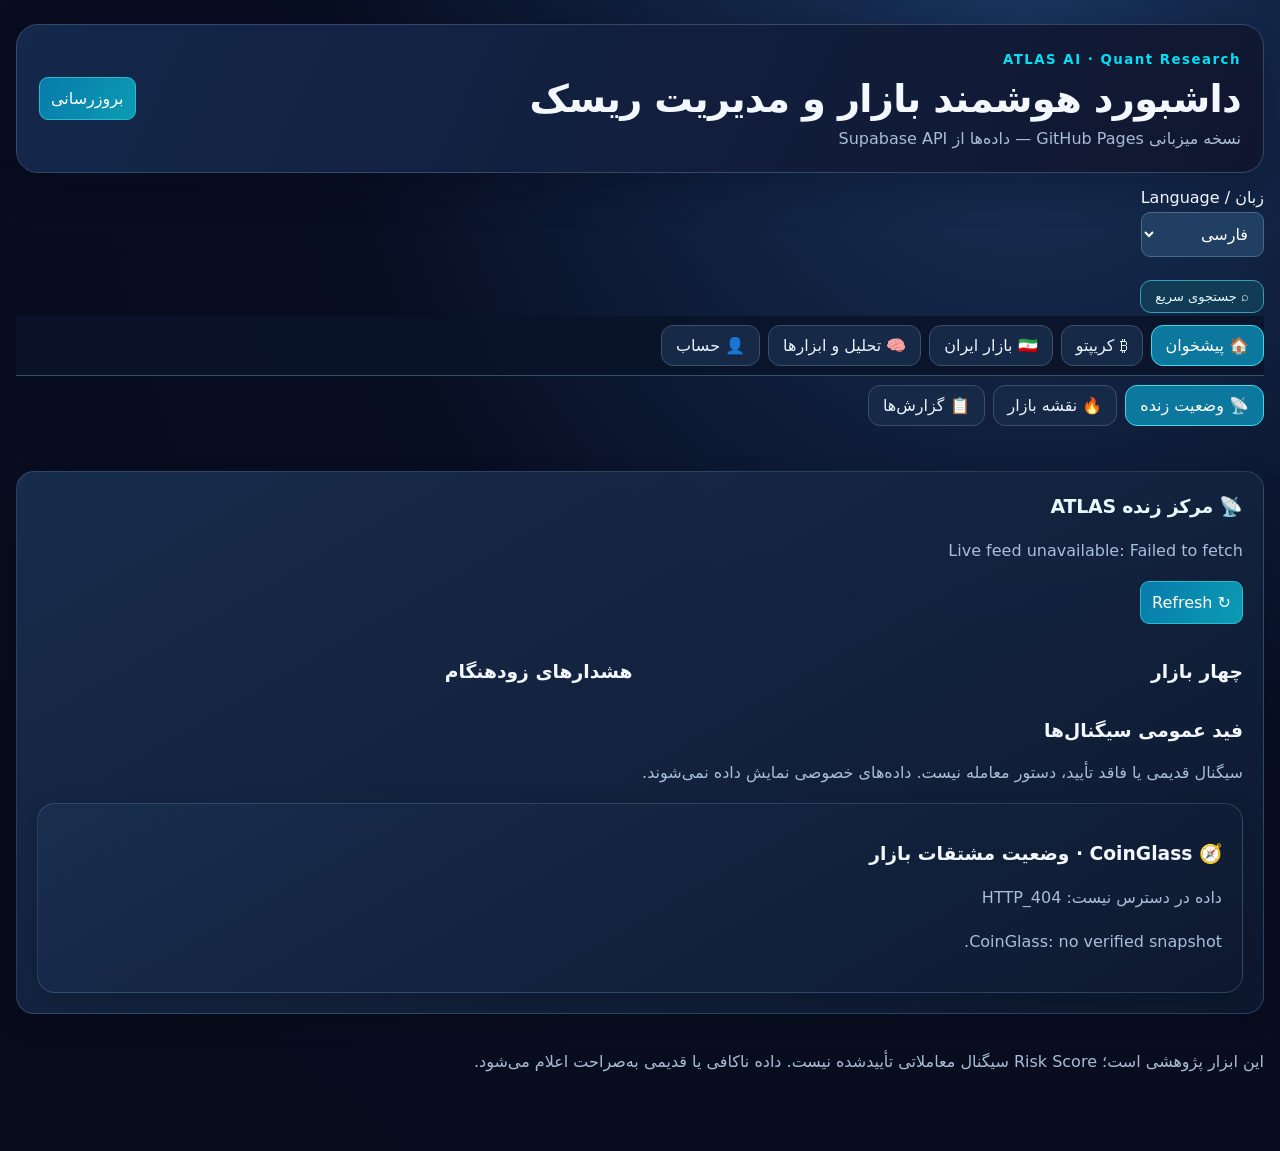
==== atlas-dashboard.html @ 8f70e217 "Add CoinGlass dashboard widget" ====
<!doctype html>
<html lang="fa" dir="rtl"><head><meta charset="utf-8"><meta name="viewport" content="width=device-width,initial-scale=1"><title>ATLAS AI | Dashboard</title><style>
:root{font-family:system-ui,-apple-system,sans-serif;color:#eaf2ff;background:#081427}*{box-sizing:border-box}body{margin:0;background:linear-gradient(145deg,#10294a,#081427 60%);min-height:100vh}main{max-width:1100px;margin:auto;padding:24px 16px 80px}header{display:flex;justify-content:space-between;align-items:center;gap:12px;flex-wrap:wrap}h1{font-size:26px;margin:8px 0}h2{font-size:19px;margin-top:0}.muted{color:#a9bdd5}.grid{display:grid;grid-template-columns:repeat(auto-fit,minmax(270px,1fr));gap:15px;margin-top:18px}.card{border:1px solid #335477;background:#132a46;border-radius:17px;padding:20px;min-width:0}button,select,input{font:inherit;padding:11px;border-radius:9px;border:1px solid #47698b;background:#203f62;color:white}button{background:#1779b4;cursor:pointer}button:disabled{opacity:.5}input{max-width:145px}label{display:inline-flex;flex-direction:column;gap:5px;margin:5px}a{color:#8ddcff}pre{white-space:pre-wrap;overflow-wrap:anywhere;font:inherit;line-height:1.9}small{color:#b6cce3}.warn{color:#ffd29b}footer{margin-top:20px;color:#a9bdd5}

:root{--primary:#00dff5;--secondary:#a36dff;--success:#00df98;--danger:#ff557d;--warning:#ffc46a;--dark-bg:#080e22;--card-bg:#131d39;--text-primary:#f3f7ff;--text-secondary:#a4b3d1}
body{background:radial-gradient(ellipse at 80% 0%,#19345d 0%,#080e22 48%,#070b1b 100%);color:var(--text-primary)}
main{max-width:1320px}header{padding:24px 22px;border:1px solid #344969;border-radius:22px;background:linear-gradient(115deg,#14284c,#10162f);box-shadow:0 12px 42px #03081755}
header h1{font-size:clamp(24px,3vw,39px);letter-spacing:-.7px}header small{color:var(--primary);letter-spacing:1.5px;font-weight:800}
.card{background:#121d38db;border-color:#344867;box-shadow:0 10px 35px #0003;backdrop-filter:blur(12px);transition:border-color .2s}.card:hover{border-color:#00dff555}
.card h2{color:#e8f8ff}button{background:linear-gradient(120deg,#087aab,#0b9cb3);border:1px solid #28bcd1}button:hover{filter:brightness(1.12)}button:focus-visible,select:focus-visible,input:focus-visible{outline:2px solid #00dff5}
#market-heatmap{margin-top:18px}#heat-grid>div{transition:transform .2s}#heat-grid>div:hover{transform:translateY(-3px)}
nav.atlas-nav{display:flex;gap:10px;flex-wrap:wrap;margin:18px 0}nav.atlas-nav a{padding:10px 16px;background:#152544;border:1px solid #385373;border-radius:12px;text-decoration:none;color:#d8e8ff}
.atlas-kpis{display:grid;grid-template-columns:repeat(auto-fit,minmax(160px,1fr));gap:12px;margin-top:18px}.atlas-kpi{padding:17px;border-radius:15px;background:#111e39;border:1px solid #314865}.atlas-kpi b{display:block;font-size:24px;color:#fff;margin:8px 0}.atlas-kpi small{color:#a4b3d1}
@media(max-width:600px){main{padding:12px 10px 55px}.card{padding:15px}header{padding:18px}input{max-width:130px}}
.web3-line{display:flex;justify-content:space-between;gap:12px;padding:10px 0;border-bottom:1px solid #344867;align-items:flex-start}.web3-line strong{text-align:end;overflow-wrap:anywhere;max-width:65%;direction:ltr;unicode-bidi:plaintext}.web3-symbols{display:flex;flex-wrap:wrap;gap:8px}.web3-symbols a{padding:9px 12px;background:#203f62;border:1px solid #385373;border-radius:10px;text-decoration:none}.web3-record{border:1px solid #344867;border-radius:12px;padding:12px;margin:10px 0}#web3-markets pre{font:inherit}#atlas-lang{max-width:150px}
/* Compact single-view navigation: no stacked full-page panels */
.atlas-main-menu,.atlas-sub-menu{display:flex;gap:8px;overflow-x:auto;scrollbar-width:thin;white-space:nowrap;padding:9px 0}.atlas-main-menu{position:sticky;top:0;z-index:40;background:#0a1429ed;backdrop-filter:blur(14px);border-bottom:1px solid #34506a}.atlas-main-menu button,.atlas-sub-menu button{flex:0 0 auto;border-radius:12px;padding:10px 14px;background:#162a48;border:1px solid #39516d;color:#e7f4ff}.atlas-main-menu button[aria-current="page"],.atlas-sub-menu button[aria-current="page"]{background:#0c789e;border-color:#3bd9ed;color:white}.atlas-pane[hidden],.atlas-hide-chrome{display:none!important}#web3-markets,.atlas-workspace-grid{grid-template-columns:minmax(0,1fr)!important}#web3-markets>.atlas-pane{width:100%}#crypto-top50-panel table{min-width:900px}#crypto-top50-panel th,#crypto-top50-panel td{padding:9px;border-bottom:1px solid #314761;text-align:start}#atlas-sub-menu{margin-bottom:14px}@media(max-width:600px){.atlas-main-menu button,.atlas-sub-menu button{padding:9px 11px;font-size:13px}.atlas-main-menu{top:0}main{padding-top:8px}}

#crypto-top50-cards{display:none}#crypto-top50-panel .atlas-row-action{padding:5px 8px;font-size:12px}@media(max-width:479px){#crypto-top50-panel table{display:none}#crypto-top50-cards{display:grid;gap:10px}.atlas-coin-card{border:1px solid #385373;border-radius:13px;padding:12px;background:#172b47}.atlas-coin-card summary{cursor:pointer;font-weight:700}.atlas-coin-card .coin-actions{display:flex;gap:8px;flex-wrap:wrap;margin-top:9px}.atlas-coin-card p{overflow-wrap:anywhere}}
</style><link rel="stylesheet" href="assets/atlas-dashboard.css?v=5"><script src="https://telegram.org/js/telegram-web-app.js"></script></head><body><main><header><div><small>ATLAS AI · Quant Research</small><h1>داشبورد هوشمند بازار و مدیریت ریسک</h1><div class="muted">نسخه میزبانی GitHub Pages — داده‌ها از Supabase API</div></div><button id="reload">بروزرسانی</button></header>
<label style="margin:15px 0"><span data-fa="زبان / Language" data-en="Language / زبان">زبان / Language</span><select id="atlas-lang" aria-label="Language"><option value="fa">فارسی</option><option value="en">English</option></select></label><nav id="atlas-main-menu" class="atlas-main-menu" aria-label="منوی اصلی ATLAS"><button type="button" data-atlas-group="overview">🏠 پیشخوان</button><button type="button" data-atlas-group="crypto">₿ کریپتو</button><button type="button" data-atlas-group="iran">🇮🇷 بازار ایران</button><button type="button" data-atlas-group="research">🧠 تحلیل و ابزارها</button><button type="button" data-atlas-group="account">👤 حساب</button></nav><nav id="atlas-sub-menu" class="atlas-sub-menu" aria-label="زیرمنوی انتخاب بخش"></nav>
<section class="card" id="account-panel" style="margin-top:18px"><h2>ورود مستقل ATLAS</h2><p class="muted">ورود با حساب Supabase Auth؛ مستقل از تلگرام. ژورنال قدیمی تلگرام به‌صورت خودکار به این حساب متصل نمی‌شود.</p><label>ایمیل<input id="account-email" type="email" autocomplete="username" placeholder="you@example.com" style="max-width:270px"></label><label>رمز عبور<input id="account-password" type="password" autocomplete="current-password" style="max-width:230px"></label><button id="account-login">ورود</button> <button id="account-logout">خروج</button><p id="account-status" class="muted" aria-live="polite">وارد نشده‌اید.</p></section>
<div class="grid" id="web3-markets">
<section class="card" id="iran-panel"><h2 data-fa="🇮🇷 بورس تهران، صندوق‌ها و ارز" data-en="🇮🇷 Tehran stocks, funds & FX">🇮🇷 بورس تهران، صندوق‌ها و ارز</h2><p class="muted">نمای کلی بازار ایران از داده‌های ذخیره‌شده ATLAS؛ در نبود داده معتبر وضعیت ناموجود نمایش داده می‌شود.</p><button id="iran-reload">بروزرسانی بازار ایران</button><pre id="iran-output" style="white-space:pre-wrap;overflow-wrap:anywhere">در انتظار دریافت داده</pre></section>
<section class="card" id="opportunity-lab"><h2 data-fa="🧠 آزمایشگاه فرصت‌ها و ارزش نسبی" data-en="🧠 Opportunity & Relative Value Lab">🧠 آزمایشگاه فرصت‌ها و ارزش نسبی</h2><p class="muted" data-fa="رتبه‌ها پژوهشی‌اند؛ در نبود شواهد کافی، رتبه و سیگنال ساخته نمی‌شود." data-en="Research-only: rankings and signals are withheld without sufficient evidence.">رتبه‌ها پژوهشی‌اند؛ در نبود شواهد کافی، رتبه و سیگنال ساخته نمی‌شود.</p><nav class="atlas-nav"><a href="#lab-crypto" data-fa="۵ فرصت کریپتو" data-en="Top 5 crypto">۵ فرصت کریپتو</a><a href="#lab-iran" data-fa="۵ سهم ایران" data-en="Iran stocks">۵ سهم ایران</a><a href="#lab-fixed" data-fa="صندوق‌های درآمد ثابت" data-en="Fixed income funds">صندوق‌های درآمد ثابت</a><a href="#lab-bubble" data-fa="حباب و اختلاف قیمت" data-en="Price gaps & bubbles">حباب و اختلاف قیمت</a></nav><button id="lab-refresh" type="button">↻ Refresh</button><p id="lab-status" class="muted">—</p><div class="grid"><section id="lab-crypto"><h3 data-fa="۵ فرصت برتر ورود/خروج کریپتو" data-en="Top 5 crypto entry/exit candidates">۵ فرصت برتر ورود/خروج کریپتو</h3><div id="lab-crypto-data"></div></section><section id="lab-iran"><h3 data-fa="۵ سهم ایران با پتانسیل رشد" data-en="Iran stock growth candidates">۵ سهم ایران با پتانسیل رشد</h3><div id="lab-iran-data"></div></section><section id="lab-fixed"><h3 data-fa="مقایسه صندوق‌های درآمد ثابت" data-en="Fixed income fund comparison">مقایسه صندوق‌های درآمد ثابت</h3><div id="lab-fixed-data"></div></section><section id="lab-bubble"><h3 data-fa="ارز، طلا، سکه و نقره؛ ارزش نسبی" data-en="FX, gold, coins & silver relative value">ارز، طلا، سکه و نقره؛ ارزش نسبی</h3><div id="lab-bubble-data"></div></section></div></section><section class="card" id="fx-parity-panel"><h2 data-fa="💱 نرخ ارز و ارزش ذاتی فلزات" data-en="💱 FX & Metal Parity">💱 نرخ ارز و ارزش ذاتی فلزات</h2><p class="muted" data-fa="تمام نرخ‌های ایران به تومان؛ اونس جهانی به دلار. قیمت نامعتبر یا قدیمی علامت‌گذاری می‌شود." data-en="Iran quotes in toman; global troy ounces in USD. Stale or invalid quotes are flagged.">تمام نرخ‌های ایران به تومان؛ اونس جهانی به دلار.</p><button id="fx-parity-refresh">↻ Refresh</button><div id="fx-parity-quotes"></div><h3 data-fa="مقایسه ارزش جهانی و بازار ایران" data-en="Global parity versus Iran market">مقایسه ارزش جهانی و بازار ایران</h3><div id="fx-parity-comparison"></div></section><section class="card" id="crypto-top50-panel"><h2>🎯 TP / SL پنجاه ارز برتر جهان</h2><p class="muted">رتبه بازار: CoinGecko · تحلیل: ATLAS 4H · فقط سیگنال‌های معتبر دارای حد ضرر و اهداف نمایش داده می‌شوند؛ سایر ارزها WAIT هستند.</p><button id="crypto-top50-refresh" type="button">↻ Refresh top 50</button><p id="crypto-top50-status">—</p><div style="overflow-x:auto"><table style="width:100%"><thead><tr><th>#</th><th>ارز</th><th>قیمت USD</th><th>تصمیم</th><th>Entry</th><th>SL</th><th>TP1</th><th>TP2</th><th>R:R</th><th>دلیل</th><th>نمودار</th><th>نمودار + محاسبه</th></tr></thead><tbody id="crypto-top50-body"></tbody></table></div><div id="crypto-top50-cards"></div></section><section class="card" id="funds-panel"><h2 data-fa="🏦 صندوق‌های سرمایه‌گذاری ایران" data-en="🏦 Iran investment funds">🏦 صندوق‌های سرمایه‌گذاری ایران</h2><p class="muted" id="funds-status">در انتظار دریافت داده...</p><label><span data-fa="جستجوی نماد یا نام" data-en="Search symbol or name">جستجوی نماد یا نام</span><input id="funds-search" placeholder="ETF / صندوق" autocomplete="off"></label><label><span data-fa="نوع صندوق" data-en="Fund type">نوع صندوق</span><select id="funds-type"><option value="">همه / All</option></select></label><button id="funds-reload">↻ Refresh</button><div id="funds-results" style="max-height:490px;overflow:auto"></div></section><section class="card" id="metals-panel"><h2 data-fa="🥇 طلا، نقره و مس" data-en="🥇 Gold, silver & copper">🥇 طلا، نقره و مس</h2><label>دارایی <select id="metal-symbol"><option value="XAUUSD">اونس طلا</option><option value="XAGUSD">اونس نقره</option><option value="COPPER">مس</option><option value="SILVER999_FAIR">نقره ۹۹۹ ایران</option><option value="GOLD18">طلای ۱۸ عیار</option><option value="COIN_EMAMI">سکه امامی</option></select></label><button id="metal-reload">نمایش تحلیل فلز</button><pre id="metal-output" style="white-space:pre-wrap;overflow-wrap:anywhere">در انتظار دریافت داده</pre></section>
<section class="card" id="us-panel"><h2 data-fa="🇺🇸 شاخص‌ها و بازار آمریکا" data-en="🇺🇸 US markets">🇺🇸 شاخص‌ها و بازار آمریکا</h2><button id="us-reload">بروزرسانی بازار آمریکا</button><pre id="us-output" style="white-space:pre-wrap;overflow-wrap:anywhere">در انتظار دریافت داده</pre></section>
<section class="card" id="news-panel"><h2 data-fa="📰 اخبار اقتصادی و کریپتو" data-en="📰 Crypto & economic news">📰 اخبار اقتصادی و کریپتو</h2><button id="news-reload">دریافت اخبار</button><div id="news-output" class="muted">در انتظار دریافت داده</div></section>
<section class="card" id="reports-panel"><h2 data-fa="📋 گزارش‌های دوره‌ای ATLAS" data-en="📋 ATLAS cycle reports">📋 گزارش‌های دوره‌ای ATLAS</h2><label>دوره <select id="report-cycle"><option>HOURLY</option><option>DEEP4H</option><option>DAILY16</option><option>NIGHTLY23</option></select></label><button id="reports-reload">نمایش گزارش</button><pre id="reports-output" style="white-space:pre-wrap;overflow-wrap:anywhere">در انتظار دریافت داده</pre></section>
</div><section class="card" id="live-terminal" style="margin-top:18px"><h2 data-fa="📡 مرکز زنده ATLAS" data-en="📡 ATLAS Live Terminal">📡 مرکز زنده ATLAS</h2><p class="muted" id="live-updated">در انتظار دریافت وضعیت...</p><button id="live-refresh" type="button">↻ Refresh</button><div class="grid"><section><h3 data-fa="چهار بازار" data-en="Four markets">چهار بازار</h3><div id="live-markets"></div></section><section><h3 data-fa="هشدارهای زودهنگام" data-en="Early warnings">هشدارهای زودهنگام</h3><div id="live-alerts"></div></section></div><h3 data-fa="فید عمومی سیگنال‌ها" data-en="Public signal feed">فید عمومی سیگنال‌ها</h3><p class="muted" data-fa="سیگنال قدیمی یا فاقد تأیید، دستور معامله نیست. داده‌های خصوصی نمایش داده نمی‌شوند." data-en="Stale or unvalidated signals are not trading orders. Private records are excluded.">سیگنال قدیمی یا فاقد تأیید، دستور معامله نیست. داده‌های خصوصی نمایش داده نمی‌شوند.</p><div id="live-signals"></div></section><div class="atlas-kpis"><div class="atlas-kpi"><small>کیفیت داده</small><b id="kpi-data">در حال بررسی</b><small>کندل بسته‌شده و تازه</small></div><div class="atlas-kpi"><small>سیگنال‌های تأییدشده</small><b>—</b><small>تا اعتبارسنجی OOS منتشر نمی‌شود</small></div><div class="atlas-kpi"><small>حالت معامله</small><b style="color:#00df98">PAPER</b><small>معامله زنده غیرفعال</small></div><div class="atlas-kpi"><small>عضویت</small><b>Research</b><small>پرداخت و اشتراک فعال نیست</small></div></div>
<div class="grid"><section class="card"><h2>وضعیت موتور و هشدارها</h2><pre id="status">در حال دریافت...</pre></section><section class="card" id="quant-panel"><h2>Quant Risk v4</h2><p class="muted">دریافت خودکار کندل‌های بسته‌شده 4H و 1D؛ بدون ورود دستی</p><input id="symbol-search" type="search" placeholder="جستجوی ارز، مانند BTC یا ADA" aria-label="جستجوی ارز" style="max-width:240px"><select id="symbol" aria-label="نماد"><option value="BTC">BTC</option></select><small id="symbol-count">در حال دریافت فهرست نمادها...</small> <button id="risk-btn">محاسبه ریسک</button><pre id="risk">در حال دریافت...</pre></section>
<section class="card" id="position-panel"><h2>ماشین‌حساب حجم و R:R</h2><div><label>سرمایه USDT<input id="equity" type="number" value="10000" min="1"></label><label>ورود<input id="entry" type="number" value="100" min="0.000001"></label><label>حد ضرر<input id="sl" type="number" value="95" min="0.000001"></label><label>هدف<input id="tp" type="number" value="110" min="0.000001"></label><label>اهرم<select id="leverage"><option value="1">1×</option><option value="2">2×</option><option value="3">3×</option></select></label><label>جهت<select id="side"><option>LONG</option><option>SHORT</option></select></label></div><button id="size-btn">محاسبه حجم</button><pre id="size-result"></pre><small>ریسک محاسباتی حداکثر ۱٪ سرمایه، سقف اهرم ۳؛ هزینه تقریبی لحاظ شده است. بدون اجرای معامله واقعی.</small></section>
<section class="card"><h2>ژورنال خصوصی</h2><p class="muted">برای حفظ محرمانگی، اطلاعات معاملات تنها با احراز هویت Telegram WebApp قابل دریافت است.</p><button id="journal-btn">دریافت ژورنال</button><pre id="journal">برای ورود از بات ATLAS و دستور /web2 استفاده کنید.</pre></section></div><section class="card" id="market-heatmap"><h2>نقشه حرارتی بازار · ATLAS</h2><p class="muted">تغییر قیمت از اسنپ‌شات‌های ذخیره‌شده؛ بدون جعل داده. منبع بالادستی در این نما تأیید نشده است.</p><label>بازه <select id="heat-tf"><option value="1h">1H</option><option value="4h">4H</option><option value="24h" selected>24H</option><option value="7d">7D</option></select></label><button id="heat-reload">به‌روزرسانی نقشه</button><p id="heat-meta" class="muted" aria-live="polite">در حال دریافت...</p><div id="heat-grid" style="display:grid;grid-template-columns:repeat(auto-fill,minmax(105px,1fr));gap:9px"></div></section><section class="card" id="chart-panel"><h2>نمودار TradingView</h2><p class="muted">نمودار نمایشی بازار؛ داده‌های نمودار لزوماً با کش تحلیل ATLAS یکسان نیستند.</p><label>نماد نمودار <select id="chart-symbol"><option>BTC</option><option>ETH</option><option>SOL</option><option>XRP</option><option>BNB</option></select></label><button id="chart-open">نمایش نمودار</button><div id="chart-container" style="min-height:390px;margin-top:12px"></div></section><footer>این ابزار پژوهشی است؛ Risk Score سیگنال معاملاتی تأییدشده نیست. داده ناکافی یا قدیمی به‌صراحت اعلام می‌شود.</footer><section class="card" id="discipline-panel"><h2>انضباط معاملاتی | Plan Adherence</h2><p class="muted">امتیاز کیفیت اجرای پلن، مستقل از سود و زیان. هر پاسخ مثبت ۲۰ امتیاز دارد.</p><label>نماد <input id="discipline-symbol" placeholder="BTC" value="BTC" maxlength="15"></label><label>شناسه معامله (اختیاری) <input id="discipline-ref" placeholder="مثلاً PAPER-123" maxlength="100"></label><div id="discipline-checks"><label><input type="checkbox" data-field="entry_followed"> ورود مطابق پلن</label><label><input type="checkbox" data-field="stop_followed"> رعایت حد ضرر</label><label><input type="checkbox" data-field="sizing_followed"> حجم مطابق ریسک مجاز</label><label><input type="checkbox" data-field="exit_followed"> خروج مطابق پلن</label><label><input type="checkbox" data-field="reviewed"> مرور و ثبت معامله</label></div><button id="discipline-save">ثبت ارزیابی</button> <button id="discipline-load">مرور سوابق</button><div id="discipline-output" class="muted" aria-live="polite">برای ثبت خصوصی، احراز هویت معتبر تلگرام لازم است.</div></section></main>
<script>
'use strict';
const API='https://onnyytvtfcvlzkagijzz.supabase.co/functions/v1/atlas-web';
const el=id=>document.getElementById(id);
async function api(path,init){const r=await fetch(API+path,{cache:'no-store',...init});if(!r.ok){let detail='';try{const e=await r.json();detail=e.error||''}catch{}throw Error('HTTP '+r.status+(detail?' ('+detail+')':''))}return r.json()}
function error(e){return 'دریافت داده ممکن نشد: '+String(e.message||e)+'\nاتصال API یا مجوز CORS باید بررسی شود.'}
async function status(){el('status').textContent='در حال دریافت...';try{const d=await api('/api/status');el('status').textContent='آخرین بررسی: '+new Date(d.checked_at).toLocaleString('fa-IR')+'\nهشدارهای اخیر: '+(d.alerts?.length??0)+'\n'+(d.cycles||[]).map(x=>x.cycle+': '+(x.completed_at||'ثبت نشده')).join('\n')}catch(e){el('status').textContent=error(e)}}
async function symbols(){try{const d=await api('/api/quant-symbols');const select=el('symbol');select.replaceChildren(...d.symbols.map(x=>{const o=document.createElement('option');o.value=x.symbol;o.textContent=x.symbol+(x.has4h&&x.has1d?'':' · داده ناقص');return o}));const preferred=['BTC','ETH','SOL','BNB','XRP'];const first=preferred.find(x=>d.symbols.some(y=>y.symbol===x));if(first)select.value=first;el('kpi-data').textContent=d.count+' نماد';el('symbol-count').textContent='نمادهای موجود: '+d.count+' (کامل‌بودن داده در محاسبه بررسی می‌شود)';el('symbol-search').oninput=()=>{const q=el('symbol-search').value.trim().toUpperCase();for(const option of select.options)option.hidden=!!q&&!option.value.includes(q);const match=[...select.options].find(o=>!o.hidden);if(match)select.value=match.value};}catch(e){el('symbol-count').textContent=error(e)}}
async function risk(){el('risk').textContent='در حال دریافت...';try{const d=await api('/api/quant-v4?symbol='+encodeURIComponent(el('symbol').value));el('risk').textContent=d.status==='INSUFFICIENT_DATA'?'داده کافی نیست\n4H: '+d.available_4h+' / 250 | 1D: '+d.available_1d+' / 250\nعلت: '+(d.reason||'تاریخچه ناقص')+'\nمنبع 4H: '+(d.cache_4h?.provider||'ناموجود')+'\nمنبع 1D: '+(d.cache_1d?.provider||'ناموجود'):'وضعیت: '+d.status+'\nRisk Score: '+d.riskScore+'/100\nBias Score: '+d.biasScore+'\nRegime: '+d.regime+'\nRSI: '+d.rsi+'\nATR: '+d.atr+'\nسن داده: '+d.age_hours+' ساعت'}catch(e){el('risk').textContent=error(e)}}
el('size-btn').onclick=()=>{const n=id=>Number(el(id).value),equity=n('equity'),entry=n('entry'),sl=n('sl'),tp=n('tp'),leverage=n('leverage'),side=el('side').value;const out=el('size-result');if(![equity,entry,sl,tp,leverage].every(x=>Number.isFinite(x)&&x>0)||leverage>3||(side==='LONG'?!(sl<entry&&tp>entry):!(sl>entry&&tp<entry))){out.textContent='مقادیر یا جهت معامله نامعتبر است';return}const feeAndSlippage=.0022,stopFraction=Math.abs(entry-sl)/entry,unitRisk=stopFraction+feeAndSlippage,riskBudget=equity*.01,notional=Math.min(riskBudget/unitRisk,equity*leverage),qty=notional/entry,loss=notional*unitRisk,profit=notional*(Math.abs(tp-entry)/entry-feeAndSlippage),netRR=profit/loss;out.textContent='حجم: '+qty.toFixed(8)+' واحد\nارزش معامله: '+notional.toFixed(2)+' USDT\nمارجین: '+(notional/leverage).toFixed(2)+' USDT\nزیان تخمینی: '+loss.toFixed(2)+' USDT\nسود تخمینی: '+profit.toFixed(2)+' USDT\nR:R خالص تخمینی: '+netRR.toFixed(2)+(netRR<2?'\n⚠️ نسبت سود به ریسک کمتر از ۲؛ تأیید معامله ممنوع':'\n✓ از حداقل R:R عبور کرد (نه سیگنال خرید)')};
el('journal-btn').onclick=async()=>{const app=window.Telegram?.WebApp;app?.ready?.();const init=app?.initData;if(!init){el('journal').textContent=app?'تلگرام شناسایی شد اما داده احراز هویت ارائه نشده است. لطفاً Mini App را از دکمه رسمی بات باز کنید.':'کتابخانه تلگرام بارگذاری نشده است؛ اتصال یا تنظیمات Mini App را بررسی کنید.';return}try{const d=await api('/api/private',{headers:{'X-Telegram-Init-Data':init}}),a=d.paper_orders||[];el('journal').textContent='سفارش‌های ثبت‌شده: '+a.length+'\n'+a.slice(0,20).map(x=>[x.symbol,x.side,x.status].join(' | ')).join('\n')+'\nآمار سود تحقق‌یافته برای سفارش‌های بدون خروجی قابل محاسبه نیست.'}catch(e){el('journal').textContent=String(e.message||e).includes('401')?'هویت Mini App توسط سرور تأیید نشد (HTTP 401). این خطای CORS نیست. تنظیم توکن بات در سرور و اعتبار امضای initData باید بررسی شود.':error(e)}};
async function discipline(method='GET'){const out=el('discipline-output'),init=window.Telegram?.WebApp?.initData;if(!init){out.textContent='داده احراز هویت Mini App موجود نیست. از دکمه بات باز کنید.';return}try{const options={method,headers:{'X-Telegram-Init-Data':init}};if(method==='POST'){const values=Object.fromEntries([...document.querySelectorAll('#discipline-checks input')].map(x=>[x.dataset.field,x.checked]));options.headers['Content-Type']='application/json';options.body=JSON.stringify({symbol:el('discipline-symbol').value,trade_ref:el('discipline-ref').value,...values})}const d=await api('/api/discipline',options);if(method==='POST'){out.textContent='ارزیابی ثبت شد. امتیاز: '+d.row.score+'/100';return}out.textContent='تعداد ارزیابی کامل: '+d.complete+' | میانگین: '+(d.average_score??'داده کافی نیست')+' /100\n'+d.rows.slice(0,20).map(x=>x.symbol+' | '+x.trade_date+' | '+x.score+'/100').join('\n')}catch(e){out.textContent='ثبت/دریافت ناموفق: '+String(e.message||e)}}el('discipline-save').onclick=()=>discipline('POST');el('discipline-load').onclick=()=>discipline('GET');
async function heatmap(){const out=el('heat-grid'),meta=el('heat-meta');out.replaceChildren();meta.textContent='در حال دریافت داده...';try{const d=await api('/api/market-heatmap?timeframe='+encodeURIComponent(el('heat-tf').value));meta.textContent='منبع: '+d.source+' | تعداد: '+d.count+' | '+(d.truncated?'نتیجه محدود به ۵۰۰۰ رکورد؛ ممکن است پوشش کامل نباشد':'')+' | زمان درخواست: '+d.as_of;for(const x of d.items){const b=document.createElement('div');b.style.cssText='border-radius:12px;padding:12px 7px;text-align:center;border:1px solid #426078;background:'+(x.status!=='OK'?'#354357':x.change_pct>=0?'#13644e':'#853c4c');const sym=document.createElement('strong');sym.textContent=x.symbol;const ch=document.createElement('div');ch.textContent=x.status==='OK'?(x.change_pct>0?'+':'')+x.change_pct.toFixed(2)+'%':'داده ناکافی';const small=document.createElement('small');small.textContent=x.updated_at?new Date(x.updated_at).toLocaleString('fa-IR'):'زمان نامشخص';b.title='وضعیت: '+x.status+' | '+x.source;b.append(sym,ch,small);out.append(b)}if(!d.items.length)meta.textContent='داده‌ای در این بازه موجود نیست.'}catch(e){meta.textContent='خطای دریافت نقشه: '+String(e.message||e)}}el('heat-tf').onchange=heatmap;el('heat-reload').onclick=heatmap;
function showChart(){const sym=el('chart-symbol').value;const host=el('chart-container');host.replaceChildren();const iframe=document.createElement('iframe');iframe.title='TradingView '+sym;iframe.loading='lazy';iframe.referrerPolicy='no-referrer';iframe.style.cssText='width:100%;height:410px;border:0;border-radius:12px;background:#10182f';iframe.src='https://s.tradingview.com/widgetembed/?frameElementId=atlas-chart&symbol='+encodeURIComponent('BINANCE:'+sym+'USDT')+'&interval=240&theme=dark&style=1&locale=en';host.append(iframe)}el('chart-open').onclick=showChart;showChart();
const AUTH_BASE='https://onnyytvtfcvlzkagijzz.supabase.co',AUTH_KEY='sb_publishable_AHQ4m_CkIrq5nZk_WJbnkQ_KwxMDnE6';let accountToken=null;
el('account-login').onclick=async()=>{const out=el('account-status'),email=el('account-email').value.trim(),password=el('account-password').value;out.textContent='در حال احراز هویت...';if(!email||!password){out.textContent='ایمیل و رمز عبور لازم است';return}try{const r=await fetch(AUTH_BASE+'/auth/v1/token?grant_type=password',{method:'POST',headers:{'apikey':AUTH_KEY,'Content-Type':'application/json'},body:JSON.stringify({email,password})});const data=await r.json();if(!r.ok||!data.access_token)throw Error('ورود ناموفق؛ حساب یا رمز عبور را بررسی کنید');const v=await api('/api/account',{headers:{Authorization:'Bearer '+data.access_token}});accountToken=data.access_token;out.textContent='ورود تأیید شد: '+v.email+' | سطح دسترسی: '+v.role+' | ژورنال تلگرام: هنوز متصل نیست';el('account-password').value=''}catch(e){accountToken=null;out.textContent=String(e.message||e)}};
el('account-logout').onclick=()=>{accountToken=null;el('account-password').value='';el('account-status').textContent='از این داشبورد خارج شدید.'};

// Web3 restores all market sections without altering existing Quant Risk, heatmap, journal or auth.

const L={fa:{metals:'فلزات',us:'بازار آمریکا',news:'اخبار',reports:'گزارش‌ها',missing:'داده کافی نیست',stale:'داده قدیمی',source:'منبع',updated:'آخرین ثبت',no:'ناموجود',failed:'دریافت اطلاعات ناموفق',external:'نمودار خارجی TradingView؛ قیمت ممکن است تأخیری باشد',period:'بازه',status:'وضعیت',price:'قیمت',observed:'تغییر مشاهده‌شده',empty:'داده‌ای برای نمایش موجود نیست',snapshot:'این خروجی نمونه ثبت‌شده است، نه گزارش کامل دوره'},en:{metals:'Metals',us:'US markets',news:'News',reports:'Reports',missing:'Insufficient history',stale:'Stale data',source:'Source',updated:'Last recorded',no:'Unavailable',failed:'Data request failed',external:'External TradingView chart; quotes may be delayed',period:'Period',status:'Status',price:'Price',observed:'Observed change',empty:'No records available',snapshot:'This is a stored snapshot, not the full cycle report'}};
let lang=localStorage.getItem('atlas-language')==='en'?'en':'fa';
const tr=k=>L[lang][k]||k;
const safe=v=>v===null||v===undefined||v===''?tr('no'):String(v);
const num=v=>Number.isFinite(Number(v))?Number(v).toLocaleString(lang==='fa'?'fa-IR':'en-US',{maximumFractionDigits:4}):tr('no');
const date=v=>v?new Date(v).toLocaleString(lang==='fa'?'fa-IR':'en-US') :tr('no');
function web3Set(id,children){const node=el(id);node.replaceChildren();for(const child of children)node.append(child)}
function web3Node(tag,txt,cls){const n=document.createElement(tag);if(txt!==undefined)n.textContent=txt;if(cls)n.className=cls;return n}
function web3Line(a,b){const row=web3Node('div');row.className='web3-line';row.append(web3Node('span',a),web3Node('strong',b));return row}
function web3Error(id,e){web3Set(id,[web3Node('p',tr('failed')+': '+String(e.message||e),'warn')])}
function web3Loading(id){web3Set(id,[web3Node('p',lang==='fa'?'در حال دریافت...':'Loading...','muted')])}
function web3Lang(next){lang=next;localStorage.setItem('atlas-language',lang);document.documentElement.lang=lang;document.documentElement.dir=lang==='fa'?'rtl':'ltr';document.querySelectorAll('[data-fa][data-en]').forEach(n=>n.textContent=n.dataset[lang]);el('atlas-lang').value=lang;el('iran-reload').click();el('metal-reload').click();el('us-reload').click();el('reports-reload').click();el('news-reload').click()}
el('atlas-lang').onchange=e=>web3Lang(e.target.value);
async function iranView(){web3Loading('iran-output');try{const d=await api('/api/overview'),rows=Array.isArray(d.iran)?d.iran:[],fx=Array.isArray(d.metals)?d.metals.filter(x=>/USD|USDT|IRR|TOMAN/i.test(x.symbol||'')):[];const items=[web3Line(lang==='fa'?'نمادهای بورس تهران':'Tehran symbols',String(rows.length))];for(const x of rows.slice(0,35))items.push(web3Line(safe(x.symbol),num(x.price)+' · '+date(x.captured_at)));items.push(web3Node('h3',lang==='fa'?'ارز و تتر':'FX and Tether'));for(const x of fx.slice(0,12))items.push(web3Line(safe(x.symbol),num(x.price)));items.push(web3Node('p',lang==='fa'?'داده مستقل صندوق‌های سرمایه‌گذاری هنوز به این API متصل نیست.':'Fund data is not yet exposed through this API.','muted'));web3Set('iran-output',items)}catch(e){web3Error('iran-output',e)}}
async function metalView(){web3Loading('metal-output');try{const d=await api('/api/metals-analysis?symbol='+encodeURIComponent(el('metal-symbol').value));const items=[web3Line(lang==='fa'?'دارایی':'Asset',safe(d.symbol)),web3Line(tr('price'),num(d.latest_price)+' '+safe(d.unit)),web3Line(tr('updated'),date(d.latest_at)),web3Line(lang==='fa'?'تعداد نمونه':'Samples',num(d.sample_count)),web3Line(lang==='fa'?'پوشش زمانی (ساعت)':'Coverage (hours)',num(d.coverage_hours))];if(d.stale)items.push(web3Node('p',tr('stale'),'warn'));items.push(web3Node('h3',lang==='fa'?'تغییرات مشاهده‌شده':'Observed changes'));for(const x of d.changes||[])items.push(web3Line(x.hours+'h',x.status==='observed'?num(x.change_pct)+'%':tr('missing')+' ('+safe(x.status)+')'));if(d.mtf)items.push(web3Line('MTF',safe(d.mtf.direction)+' · '+num(d.mtf.agreement_pct)+'%'));items.push(web3Node('p',lang==='fa'?'این مقادیر تغییرات مشاهده‌شده‌اند، نه پیش‌بینی یا سیگنال معامله.':'Observed changes only; not forecasts or trading signals.','muted'));web3Set('metal-output',items)}catch(e){web3Error('metal-output',e)}}
async function usView(){web3Loading('us-output');try{const d=await api('/api/us-markets'),groups=d.groups||{},items=[web3Node('p',tr('external'),'muted')];for(const [name,syms] of Object.entries(groups)){items.push(web3Node('h3',name.replace('_',' ')));const group=web3Node('div');group.className='web3-symbols';for(const symbol of syms){const a=web3Node('a',symbol.split(':').at(-1));a.href='https://www.tradingview.com/chart/?symbol='+encodeURIComponent(symbol);a.target='_blank';a.rel='noopener noreferrer';group.append(a)}items.push(group)}web3Set('us-output',items)}catch(e){web3Error('us-output',e)}}
async function reportView(){web3Loading('reports-output');try{const d=await api('/api/reports?cycle='+encodeURIComponent(el('report-cycle').value)),items=[web3Line(tr('period'),safe(d.cycle)),web3Line(tr('status'),safe(d.run?.status)),web3Line(tr('updated'),date(d.run?.completed_at)),web3Line(tr('source'),safe(d.source))];if(d.disclaimer)items.push(web3Node('p',tr('snapshot'),'warn'));const rows=Array.isArray(d.rows)?d.rows:[];if(!rows.length)items.push(web3Node('p',tr('empty'),'muted'));for(const x of rows.slice(0,50)){const card=web3Node('article');card.className='web3-record';card.append(web3Line(safe(x.symbol),safe(x.public_signal||x.direction||x.decision_state)),web3Line(tr('price'),num(x.price)),web3Line('Confidence',x.confidence==null?tr('no'):num(x.confidence)+'%'),web3Line(tr('updated'),date(x.captured_at)));items.push(card)}web3Set('reports-output',items)}catch(e){web3Error('reports-output',e)}}
async function newsView(){web3Loading('news-output');try{const d=await api('/api/crypto-news'),rows=Array.isArray(d.items)?d.items:Array.isArray(d.articles)?d.articles:Array.isArray(d.news)?d.news:[];const items=[web3Node('p',(lang==='fa'?'منابع فعال: ':'Sources: ')+safe(d.sources_ok?.join(', '))+' · '+(lang==='fa'?'آخرین دریافت: ':'Fetched: ')+date(d.fetched_at),'muted')];if(d.degraded)items.push(web3Node('p',lang==='fa'?'همه منابع خبر در دسترس نیستند؛ خبر تازه تأیید نشده است.':'All news feeds unavailable; no fresh headlines verified.','warn'));for(const x of rows.slice(0,20)){const a=web3Node('a',safe(x.title||x.headline));try{const u=new URL(x.link||x.url);if(u.protocol!=='https:')continue;a.href=u.href;a.target='_blank';a.rel='noopener noreferrer'}catch{continue}const p=web3Node('p');p.append(a,web3Node('small',' · '+safe(x.source)+' · '+safe(x.published)));items.push(p)}if(!items.length)items.push(web3Node('p',tr('empty')+' · '+safe(d.error||d.failed?.join(', ')),'muted'));web3Set('news-output',items)}catch(e){const box=el('news-output');box.replaceChildren();box.append(web3Node('p',tr('failed')+': '+String(e.message||e),'warn'));const sources=[['CoinDesk','https://www.coindesk.com/'],['Cointelegraph','https://cointelegraph.com/'],['TradingView News','https://www.tradingview.com/news/']];for(const [name,url] of sources){const a=web3Node('a',name+' ↗');a.href=url;a.target='_blank';a.rel='noopener noreferrer';a.style.marginInlineEnd='14px';box.append(a)}}}
el('iran-reload').onclick=iranView;el('metal-reload').onclick=metalView;el('us-reload').onclick=usView;el('reports-reload').onclick=reportView;el('news-reload').onclick=newsView;
web3Lang(lang);

// Read-only public live intelligence, backed by Supabase snapshots, not Telegram polling.
const liveAPI='https://onnyytvtfcvlzkagijzz.supabase.co/functions/v1/atlas-web/api/live-terminal';
function liveText(tag,value){const n=document.createElement(tag);n.textContent=String(value??'—');return n}
function liveCard(title,details){const n=document.createElement('article');n.className='web3-record';n.append(liveText('strong',title),liveText('p',details));return n}
function liveDate(v){if(!v)return '—';const d=new Date(v);return Number.isFinite(d.getTime())?d.toLocaleString(document.documentElement.lang==='en'?'en-US':'fa-IR'):'—'}
let liveBusy=false;
async function loadLive(){if(liveBusy)return;liveBusy=true;const state=document.getElementById('live-updated');try{const res=await fetch(liveAPI,{cache:'no-store',signal:AbortSignal.timeout(18000)});if(!res.ok)throw Error('HTTP '+res.status);const d=await res.json();const markets=document.getElementById('live-markets'),alerts=document.getElementById('live-alerts'),signals=document.getElementById('live-signals');markets.replaceChildren();alerts.replaceChildren();signals.replaceChildren();const names={crypto:'Crypto',metals:'Metals',iran:'Iran',us:'US'};for(const [k,v] of Object.entries(d.markets||{})){const latest=v.items?.[0];markets.append(liveCard(names[k]+' · '+v.status,'Coverage: '+v.count+' · '+(latest?latest.symbol+' '+(latest.price??'—'):'No verified quote')+' · '+liveDate(v.updated_at)))}for(const x of (d.alerts||[]).slice(0,18))alerts.append(liveCard((x.stale?'⌛ ':'⚠️ ')+(x.symbol||'—')+' · '+(x.type||'EVENT'),(x.timeframe||'')+' · '+(x.severity||'')+' · '+liveDate(x.at)+' · Telegram: '+(x.delivery||'unknown')));for(const x of (d.signals||[]).slice(0,30))signals.append(liveCard((x.stale?'⌛ ':'● ')+(x.symbol||'—')+' · '+(x.direction||'—')+' · '+(x.state||'—'),'Entry: '+(x.entry??'—')+' · SL: '+(x.sl??'—')+' · TP1: '+(x.tp1??'—')+' · '+liveDate(x.updated_at)));if(!d.alerts?.length)alerts.append(liveText('p','No recorded alerts'));if(!d.signals?.length)signals.append(liveText('p','No recorded signals'));state.textContent='Supabase · '+liveDate(d.checked_at)+' · refresh 90s · public read-only'}catch(e){state.textContent='Live feed unavailable: '+String(e.message||e)}finally{liveBusy=false}}
document.getElementById('live-refresh').onclick=loadLive;setInterval(()=>{if(!document.hidden&&!el('live-terminal').hidden)loadLive()},90000);

// Fund snapshots: read-only, deduplicated by symbol, never fabricate prices.
let atlasFunds=[];
function renderFunds(){const q=el('funds-search').value.trim().toLowerCase(),kind=el('funds-type').value;const rows=atlasFunds.filter(x=>(!kind||x.fund_type===kind)&&(!q||(x.symbol+' '+(x.name||'')).toLowerCase().includes(q)));const out=el('funds-results');out.replaceChildren();for(const x of rows.slice(0,60)){const a=document.createElement('article');a.className='web3-record';a.append(web3Line((x.name||x.symbol)+' ('+x.symbol+')',safe(x.fund_type)),web3Line('قیمت تابلو',num(x.price)),web3Line('NAV ابطال',Number(x.nav)>0?num(x.nav):'ناموجود'),web3Line('حباب قیمت',Number(x.nav)>0&&Number(x.price)>0?((Number(x.price)/Number(x.nav)-1)*100).toFixed(2)+'٪':'ناموجود'),web3Line(tr('updated'),date(x.captured_at)));out.append(a)}if(!rows.length)out.textContent=tr('empty');}
async function loadFunds(){el('funds-status').textContent='Loading...';try{const d=await api('/api/iran-funds');atlasFunds=Array.isArray(d.items)?d.items:[];el('funds-status').textContent='به‌روزرسانی: '+date(d.latest_at)+' · تعداد صندوق‌ها: '+atlasFunds.length+(d.status==='DELAYED'?' · داده قدیمی':'');const types=[...new Set(atlasFunds.map(x=>x.fund_type).filter(Boolean))].sort();const select=el('funds-type');select.replaceChildren();const opt=document.createElement('option');opt.value='';opt.textContent='همه / All';select.append(opt);for(const type of types){const o=document.createElement('option');o.value=type;o.textContent=type;select.append(o)}renderFunds()}catch(e){el('funds-status').textContent=tr('failed')+': '+String(e.message||e)}}
el('funds-search').oninput=renderFunds;el('funds-type').onchange=renderFunds;el('funds-reload').onclick=loadFunds;

async function loadOpportunityLab(){const status=el('lab-status');status.textContent='Loading verified ATLAS records...';try{const d=await api('/api/opportunity-lab');const langFa=document.documentElement.lang!=='en';status.textContent=(langFa?'آخرین بررسی: ':'Checked: ')+date(d.checked_at)+' · Research / read-only';const sections=[['lab-crypto-data',d.crypto?.items||[],x=>[x.symbol+' · '+safe(x.decision), 'Score: '+num(x.score)+' · Confidence: '+num(x.confidence)+'% · '+date(x.at)],langFa?'سیگنال معتبر تازه‌ای برای رتبه‌بندی وجود ندارد.':'No fresh eligible signals.'],['lab-iran-data',d.iran_stocks?.items||[],x=>[x.symbol+' · '+num(x.price),langFa?'رتبه رشد تأیید نشده؛ تغییر روزانه، حجم نسبی و جریان حقیقی: داده کافی نیست · ':'Growth ranking unverified; daily change, relative volume, retail flow unavailable · '+date(x.at)],langFa?'مدل رتبه‌بندی رشد سهام هنوز اعتبارسنجی نشده است.':'Stock growth ranking not validated.'],['lab-fixed-data',d.fixed_income?.items||[],x=>[safe(x.name||x.symbol), 'قیمت تابلو: '+num(x.price)+' | NAV ابطال: '+(Number(x.nav)>0?num(x.nav):'ناموجود')+' | حباب: '+(x.discount_pct==null?'ناموجود':num(x.discount_pct)+'٪')],langFa?'بازده سالانه قابل‌مقایسه موجود نیست؛ ترتیب بر اساس اختلاف قیمت با NAV است.':'Yield ranking unavailable; sorted by NAV premium.'],['lab-bubble-data',d.relative_value?.items||[],x=>[x.symbol+' · '+num(x.price),'Bubble: unavailable · WAIT · '+date(x.at)],langFa?'حباب قابل محاسبه نیست؛ نرخ ارز، عیار، واحد و قیمت همزمان باید تأیید شوند.':'Fair value requires verified FX, purity, units and synchronized quotes.']];for(const [id,rows,fmt,empty] of sections){const out=el(id);out.replaceChildren();out.append(web3Node('p',empty,'muted'));for(const x of rows.slice(0,id==='lab-fixed-data'?20:35)){const [head,sub]=fmt(x),card=liveCard(head,sub);if(id==='lab-crypto-data'){const choose=web3Node('button',langFa?'نمودار + محاسبه':'Chart + calculator');choose.type='button';choose.className='atlas-row-action atlas-opportunity-select';choose.setAttribute('aria-label',(langFa?'نمودار و ماشین‌حساب برای ':'Chart and calculator for ')+String(x.symbol||'asset'));choose.dataset.atlasSelectAsset=String(x.symbol||'');choose.addEventListener('click',()=>atlasSelectCoin(x));card.append(choose)}out.append(card)}}}catch(e){status.textContent='Opportunity Lab unavailable: '+String(e.message||e)}}
el('lab-refresh').onclick=loadOpportunityLab;

async function loadFxParity(){
 const q=el('fx-parity-quotes'),c=el('fx-parity-comparison');
 q.textContent='Loading...';c.replaceChildren();
 try{
  const d=await api('/api/iran-relative-value');
  q.replaceChildren();
  for(const x of d.quotes||[]){
   q.append(web3Line(x.symbol+' · '+x.status,x.toman==null?'—':num(x.toman)+' تومان · '+date(x.at)));
  }
  for(const x of d.comparisons||[]){
   const box=web3Node('article');
   box.className='web3-record';
   const ounce=x.spot_usd_oz==null?'—':'USD '+num(x.spot_usd_oz);
   const fair=x.fair_toman_per_gram==null?'—':num(x.fair_toman_per_gram)+' تومان';
   const market=x.market_toman_per_gram==null?'—':num(x.market_toman_per_gram)+' تومان';
   const premium=x.premium_pct==null?'غیرقابل محاسبه / Unavailable':num(x.premium_pct)+'%';
   box.append(web3Node('h3',x.symbol));
   box.append(web3Line('Global USD / oz',ounce));
   box.append(web3Line('Parity / gram',fair));
   box.append(web3Line('Iran / gram',market));
   box.append(web3Line('Premium',premium));
   box.append(web3Node('small',x.status+' · '+x.formula));
   c.append(box);
  }
  c.append(web3Node('p',d.note,'muted'));
 }catch(e){q.textContent='Data unavailable: '+String(e.message||e)}
}
el('fx-parity-refresh').onclick=loadFxParity;

function atlasSelectCoin(x){window.dispatchEvent(new CustomEvent('atlas:selectAsset',{detail:x}));}
 async function loadCryptoTop50(){
 const status=el('crypto-top50-status'),body=el('crypto-top50-body'),cards=el('crypto-top50-cards');status.textContent='Loading CoinGecko top 50...';body.replaceChildren();cards.replaceChildren();
 try{
  const d=await api('/api/crypto-top50-levels');status.textContent='Updated '+date(d.checked_at)+' · '+d.eligible+'/50 eligible · 4H · Paper only';
  const fmt=x=>x==null?'—':num(x);
  const excluded=new Set(['USDT','USDC','DAI','FDUSD','USDE','TUSD','USDD','PYUSD','RLUSD','USD1','USDS','WBTC','WETH','STETH','WSTETH','CBETH','RETH','WEETH','FIGR_HELOC']);
  const tradeable=(d.items||[]).filter(x=>!excluded.has(String(x.symbol||'').toUpperCase())&&!/wrapped|stablecoin|staked ether|heLOC/i.test(String(x.name||'')));
  status.textContent='Updated '+date(d.checked_at)+' · '+tradeable.length+' دارایی غیر استیبل از '+(d.items||[]).length+' دارایی دریافت‌شده · '+tradeable.filter(x=>x.decision!=='WAIT').length+' eligible · 4H · Paper only';
  for(const x of tradeable){
   const tr=document.createElement('tr');
   const cells=[x.rank,x.symbol,fmt(x.price_usd),x.decision,fmt(x.entry),fmt(x.sl),fmt(x.tp1),fmt(x.tp2),fmt(x.rr),Array.isArray(x.reasons)?x.reasons.join(' · '):'—'];
   for(const value of cells){const td=document.createElement('td');td.textContent=String(value);tr.append(td)}
   const td=document.createElement('td'),a=document.createElement('a');a.href=x.chart;a.target='_blank';a.rel='noopener noreferrer';a.textContent='TradingView';td.append(a);tr.append(td);
   const action=document.createElement('td'),go=document.createElement('button');go.type='button';go.className='atlas-row-action';go.textContent='نمودار + محاسبه';go.setAttribute('aria-label','نمودار و ماشین‌حساب برای '+String(x.symbol||''));go.onclick=()=>atlasSelectCoin(x);action.append(go);tr.append(action);body.append(tr);
   const card=document.createElement('details');card.className='atlas-coin-card';
   const summary=document.createElement('summary');summary.replaceChildren();const rank=document.createElement('b');rank.dir='ltr';rank.textContent='#'+x.rank;const sym=document.createElement('b');sym.dir='ltr';sym.textContent=x.symbol;const dec=document.createElement('span');dec.textContent=x.decision;const rr=document.createElement('span');rr.dir='ltr';rr.textContent='R:R '+fmt(x.rr);summary.append(rank,sym,dec,rr);card.append(summary);
   const details=document.createElement('p');details.textContent='USD '+fmt(x.price_usd)+' | Entry '+fmt(x.entry)+' | SL '+fmt(x.sl)+' | TP1 '+fmt(x.tp1)+' | TP2 '+fmt(x.tp2);card.append(details);
   const reason=document.createElement('p');reason.textContent=Array.isArray(x.reasons)?x.reasons.join(' · '):'—';card.append(reason);
   const actions=document.createElement('div');actions.className='coin-actions';const go2=document.createElement('button');go2.type='button';go2.textContent='نمودار + محاسبه';go2.setAttribute('aria-label','نمودار و ماشین‌حساب برای '+String(x.symbol||''));go2.onclick=()=>atlasSelectCoin(x);const chart=document.createElement('a');chart.href=x.chart;chart.target='_blank';chart.rel='noopener noreferrer';chart.textContent='TradingView';actions.append(go2,chart);card.append(actions);cards.append(card);
  }
 }catch(e){status.textContent='Top 50 unavailable: '+String(e.message||e)}
}
el('crypto-top50-refresh').onclick=loadCryptoTop50;loadCryptoTop50();

(function setupAtlasWorkspace(){
 const groups={
  overview:[['live-terminal','📡 وضعیت زنده'],['market-heatmap','🔥 نقشه بازار'],['reports-panel','📋 گزارش‌ها']],
  crypto:[['opportunity-lab','🏆 ۵ فرصت برتر'],['crypto-top50-panel','🎯 TP / SL پنجاه ارز'],['quant-panel','⚖️ Quant Risk'],['chart-panel','📈 نمودار']],
  iran:[['iran-panel','🇮🇷 بورس و ارز'],['fx-parity-panel','💱 ارز و حباب'],['funds-panel','🏦 صندوق‌ها'],['metals-panel','🥇 فلزات']],
  research:[['us-panel','🇺🇸 بازار آمریکا'],['news-panel','📰 اخبار'],['position-panel','🧮 حجم معامله'],['discipline-panel','📒 انضباط'],['journal-panel','🗂 ژورنال']],
  account:[['account-panel','👤 ورود و حساب']]
 };
 const journal=document.getElementById('journal');
 if(journal){const card=journal.closest('section.card');if(card)card.id='journal-panel'}
 const all=Object.values(groups).flat(),ids=new Set(all.map(x=>x[0]));
 for(const id of ids){const pane=el(id);if(pane){pane.classList.add('atlas-pane');pane.hidden=true}}
 const statusCard=el('status')?.closest('section.card');
 if(statusCard){statusCard.classList.add('atlas-hide-chrome')}
 const kpis=document.querySelector('.atlas-kpis');if(kpis)kpis.classList.add('atlas-hide-chrome');
 const sub=el('atlas-sub-menu'),top=el('atlas-main-menu');
 const groupOf=id=>Object.keys(groups).find(g=>groups[g].some(x=>x[0]===id));
 const first=id=>groups[id]?.find(x=>el(x[0]))?.[0];
 let selected=null;
 function show(id,updateHash=true){
  const group=groupOf(id)||'overview';id=el(id)?id:first(group);if(!id)return;
  for(const item of all){const pane=el(item[0]);if(pane)pane.hidden=item[0]!==id}
  for(const b of top.querySelectorAll('button'))b.setAttribute('aria-current',b.dataset.atlasGroup===group?'page':'false');
  sub.replaceChildren();
  for(const [paneId,label] of groups[group]){if(!el(paneId))continue;const b=document.createElement('button');b.type='button';b.textContent=label;b.setAttribute('aria-current',paneId===id?'page':'false');b.onclick=()=>show(paneId);sub.append(b)}
  selected=id;
  const loaders={'live-terminal':loadLive,'market-heatmap':heatmap,'reports-panel':reportView,'opportunity-lab':loadOpportunityLab,'crypto-top50-panel':loadCryptoTop50,'quant-panel':()=>symbols().then(risk),'iran-panel':iranView,'fx-parity-panel':loadFxParity,'funds-panel':loadFunds,'metals-panel':metalView,'us-panel':usView,'news-panel':newsView};
  if(!show.loaded)show.loaded=new Set();
  if(!show.loaded.has(id)&&loaders[id]){show.loaded.add(id);Promise.resolve().then(loaders[id]).catch(e=>{show.loaded.delete(id);console.warn('ATLAS panel load',id,e)})}
  if(updateHash&&location.hash!=='#'+id)history.replaceState(null,'','#'+id);
  window.scrollTo({top:0,behavior:'instant'});
 }
 top.addEventListener('click',e=>{const b=e.target.closest('button[data-atlas-group]');if(b)show(first(b.dataset.atlasGroup))});
 document.querySelectorAll('#opportunity-lab nav a[href^="#"]').forEach(a=>a.addEventListener('click',e=>{
  e.preventDefault();const target=el(a.hash.slice(1));if(target){target.scrollIntoView({block:'nearest'});}
 }));
 window.addEventListener('hashchange',()=>{const id=location.hash.slice(1);if(ids.has(id))show(id,false);else if(id.startsWith('lab-'))show('opportunity-lab',false)});
 const hash=location.hash.slice(1);
 show(ids.has(hash)?hash:hash.startsWith('lab-')?'opportunity-lab':'live-terminal',false);
})();
window.Telegram?.WebApp?.ready?.();el('risk-btn').onclick=risk;el('reload').onclick=()=>{status();risk()};/* panel data loads on demand */
</script><script defer src="assets/atlas-coinglass-widget.js?v=1"></script><script defer src="assets/atlas-macro-widget.js?v=1"></script><script defer src="assets/atlas-bridge.js?v=2"></script><script defer src="assets/atlas-command-search.js?v=1"></script><script defer src="assets/atlas-research-tools.js?v=1"></script></body></html>
---- assets/atlas-dashboard.css ----
/* ATLAS presentation layer v1 — intentionally does not target navigation or global tags.
   Activation is separate from creation; existing menus and submenus remain untouched. */
:root{
 --atlas-ui-edge:rgba(108,171,212,.26);
 --atlas-ui-surface:#12233f;
 --atlas-ui-text:#eff7ff;
 --atlas-ui-muted:#a9bed8;
 --atlas-ui-accent:#32cce5;
 --atlas-ui-ok:#4be1a5;
 --atlas-ui-warn:#ffd082;
 --atlas-ui-error:#ff8299;
}
main .card{
 border-color:var(--atlas-ui-edge);
 background:linear-gradient(150deg,rgba(25,46,78,.95),rgba(14,25,48,.97));
 box-shadow:0 8px 24px rgba(0,0,0,.16);
 border-radius:18px;
}
main .card h2{font-weight:750;letter-spacing:-.015em;line-height:1.55}
main .card .muted{color:var(--atlas-ui-muted);line-height:1.75}
main .card button:not(:disabled):focus-visible,
main .card a:focus-visible{outline:2px solid var(--atlas-ui-accent);outline-offset:3px}
main .card button:not(:disabled){transition:filter .16s ease,transform .16s ease}
main .card button:not(:disabled):active{transform:translateY(1px)}
#crypto-top50-panel td,#crypto-top50-panel th{font-variant-numeric:tabular-nums}
#crypto-top50-panel .atlas-coin-card{background:linear-gradient(145deg,#192e4d,#11223e);border-color:var(--atlas-ui-edge)}
#crypto-top50-panel .atlas-coin-card summary{line-height:1.7}
#crypto-top50-panel .atlas-coin-card p{line-height:1.65;color:var(--atlas-ui-muted)}
@media(max-width:600px){
 main .card{padding:16px;border-radius:15px}
 main .card h2{font-size:18px}
 main .card button{min-height:42px}
 #crypto-top50-panel .atlas-coin-card{padding:12px}
}
@media(prefers-reduced-motion:reduce){
 main .card button{transition:none!important}
}

/* Additive command search; no atlas-main-menu or atlas-sub-menu selectors modified. */
.atlas-command-trigger{display:block;margin:8px 0 3px auto;background:#123b56;border:1px solid #3c9db6;color:#e5faff;border-radius:11px;padding:8px 14px;font-size:13px}
#atlas-command-dialog{position:fixed;inset:12vh 12px auto;max-width:580px;width:calc(100% - 24px);max-height:76vh;overflow:auto;border:1px solid #3d6c8d;border-radius:18px;padding:0;background:#0d1b32;color:#f1f7ff;box-shadow:0 25px 80px #0009}
#atlas-command-dialog::backdrop{background:#030914b8;backdrop-filter:blur(4px)}
.atlas-command-shell{padding:18px;display:grid;gap:12px}
.atlas-command-shell label{display:block;font-size:16px;font-weight:700}
#atlas-command-input{max-width:none;width:100%;font-size:16px;box-sizing:border-box}
#atlas-command-results{display:grid;gap:6px}
.atlas-command-result{width:100%;text-align:right;background:#172b48;border:1px solid #345576;color:#eaf6ff;border-radius:10px;padding:11px}
.atlas-command-result:hover,.atlas-command-result:focus-visible{background:#245579;outline:2px solid #43d2e6}
.atlas-command-hint{font-size:12px;color:#a9bed8;margin:0}
@media(max-width:600px){#atlas-command-dialog{inset:8vh 10px auto;width:calc(100% - 20px)}}

.atlas-research-tool{margin-top:18px;padding:16px;border:1px solid rgba(89,181,214,.3);border-radius:14px;background:rgba(8,20,43,.7)}.atlas-research-tool h3{margin:0 0 8px;color:#83e6f2}.atlas-research-tool p{line-height:1.7;overflow-wrap:anywhere}.atlas-tool-grid{display:grid;grid-template-columns:repeat(auto-fit,minmax(170px,1fr));gap:12px;margin:12px 0}.atlas-tool-grid label{display:flex;flex-direction:column;align-items:stretch;gap:5px;margin:0}.atlas-tool-grid input{max-width:none;width:100%;box-sizing:border-box}.atlas-tool-grid output{font-variant-numeric:tabular-nums}

/* Explicit directional islands for iOS Safari mixed RTL/LTR coin summaries */
#crypto-top50-panel .atlas-coin-card summary{display:flex;align-items:center;gap:10px;flex-wrap:wrap;direction:ltr;unicode-bidi:isolate;text-align:left}
#crypto-top50-panel .atlas-coin-card summary>*{unicode-bidi:isolate;white-space:nowrap}
#funds-results .web3-line{display:flex;justify-content:space-between;gap:12px;flex-wrap:wrap}
#funds-results .web3-line strong{unicode-bidi:isolate;overflow-wrap:anywhere}

#opportunity-lab .atlas-opportunity-select{align-self:flex-start;min-height:42px;padding:8px 12px;margin-top:4px}
#opportunity-lab .web3-record{display:flex;flex-direction:column;align-items:stretch;gap:7px}
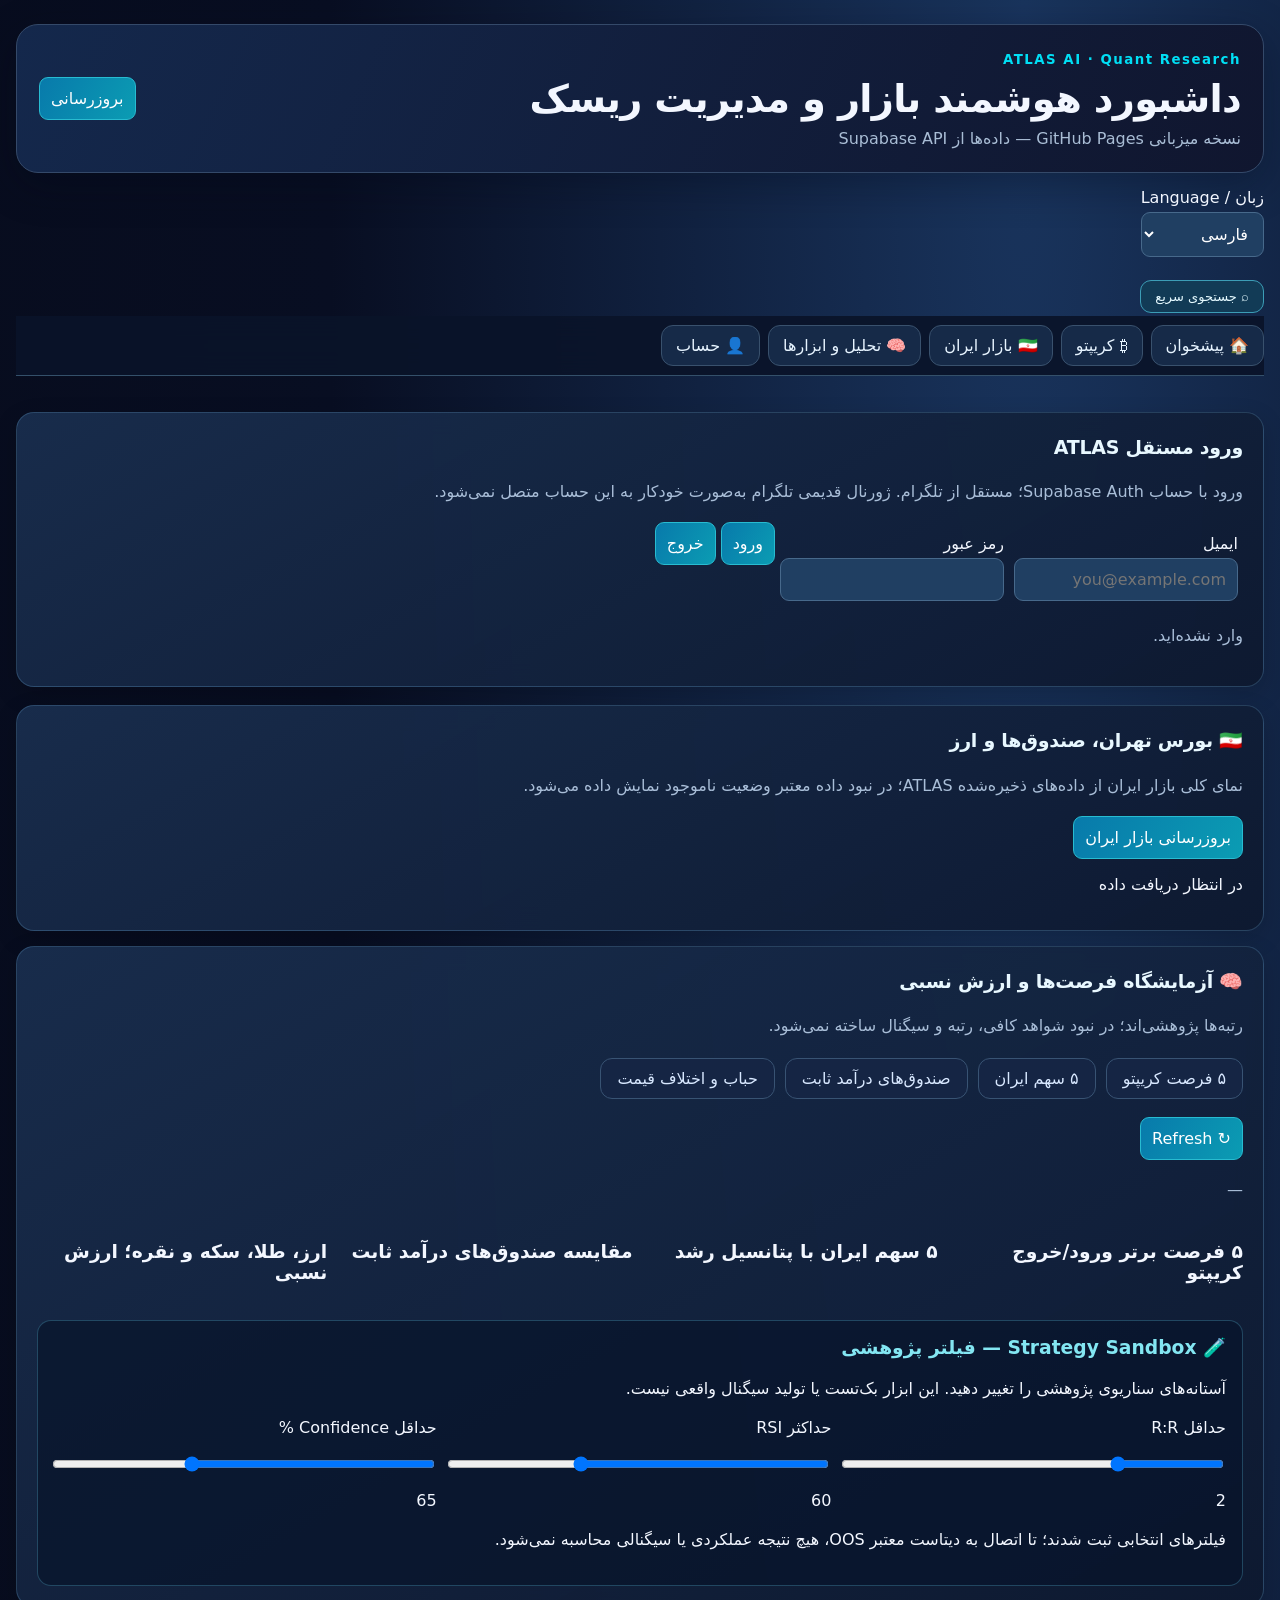
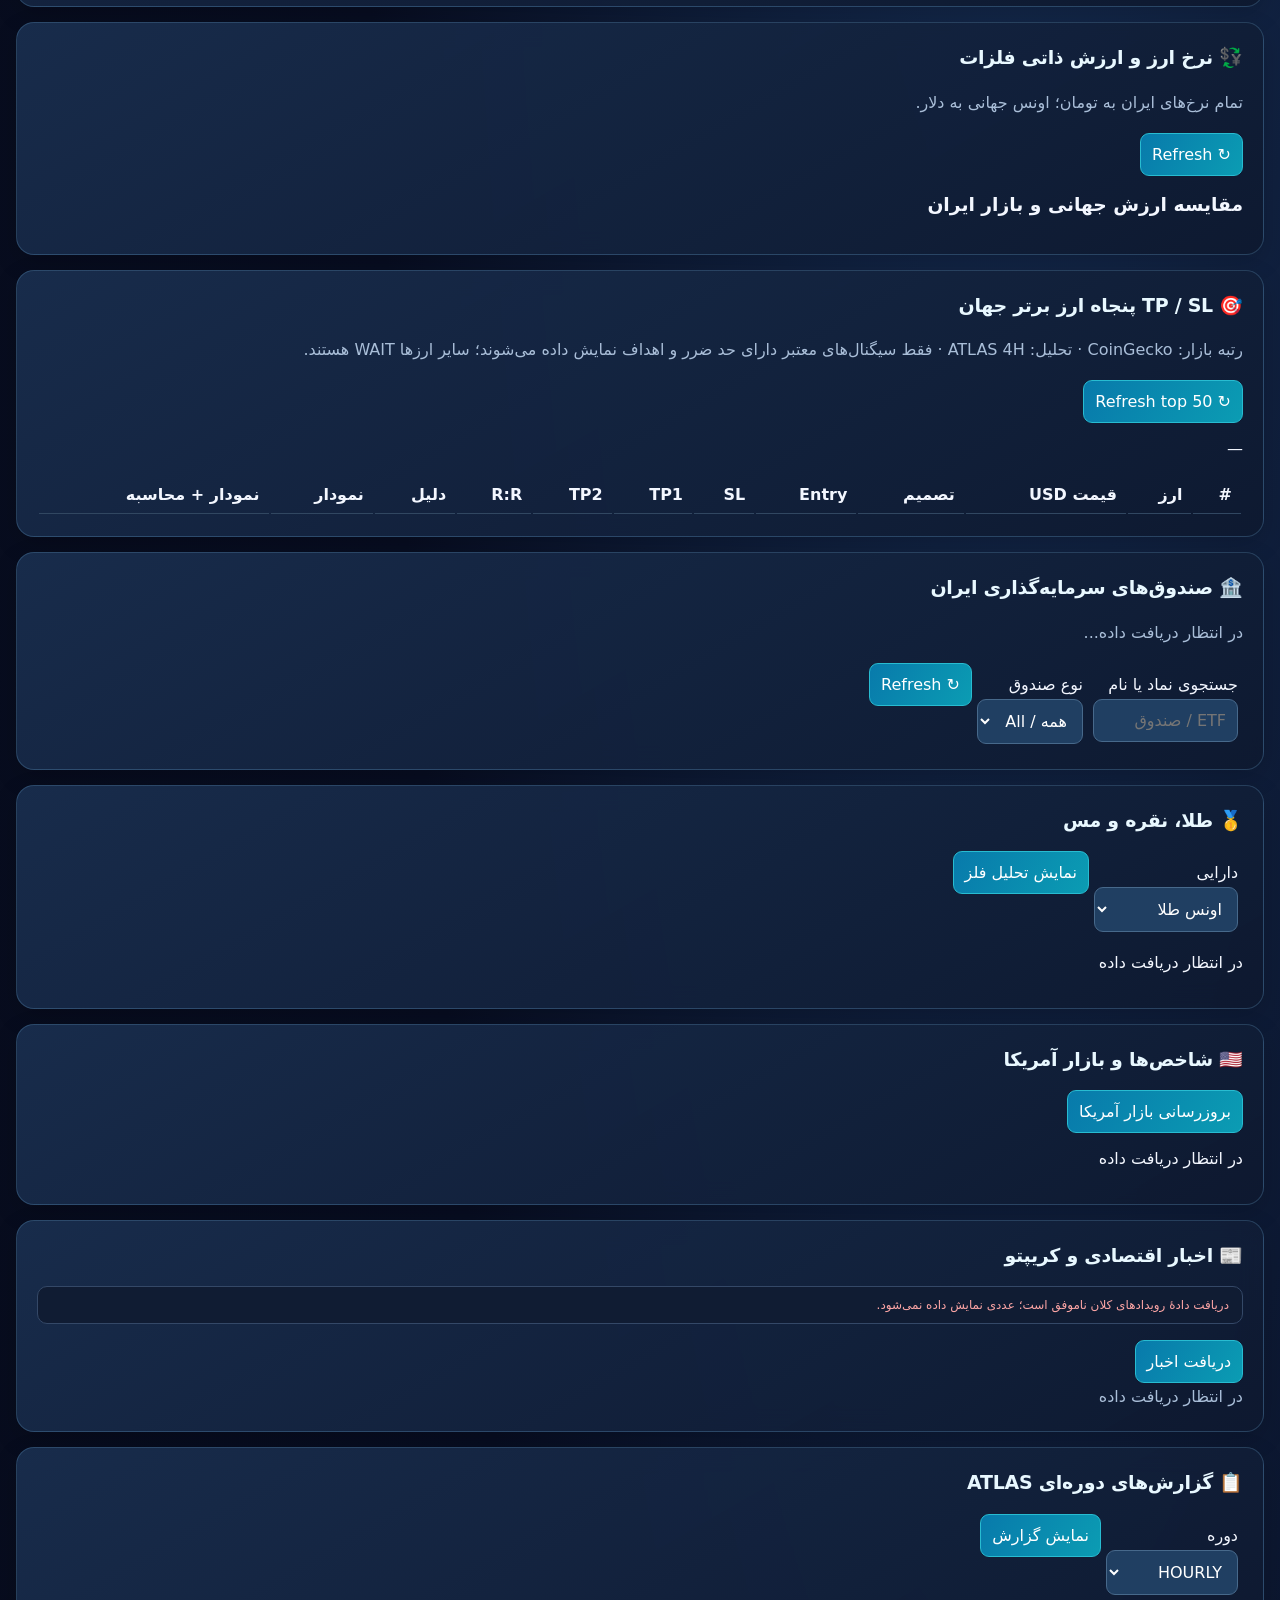
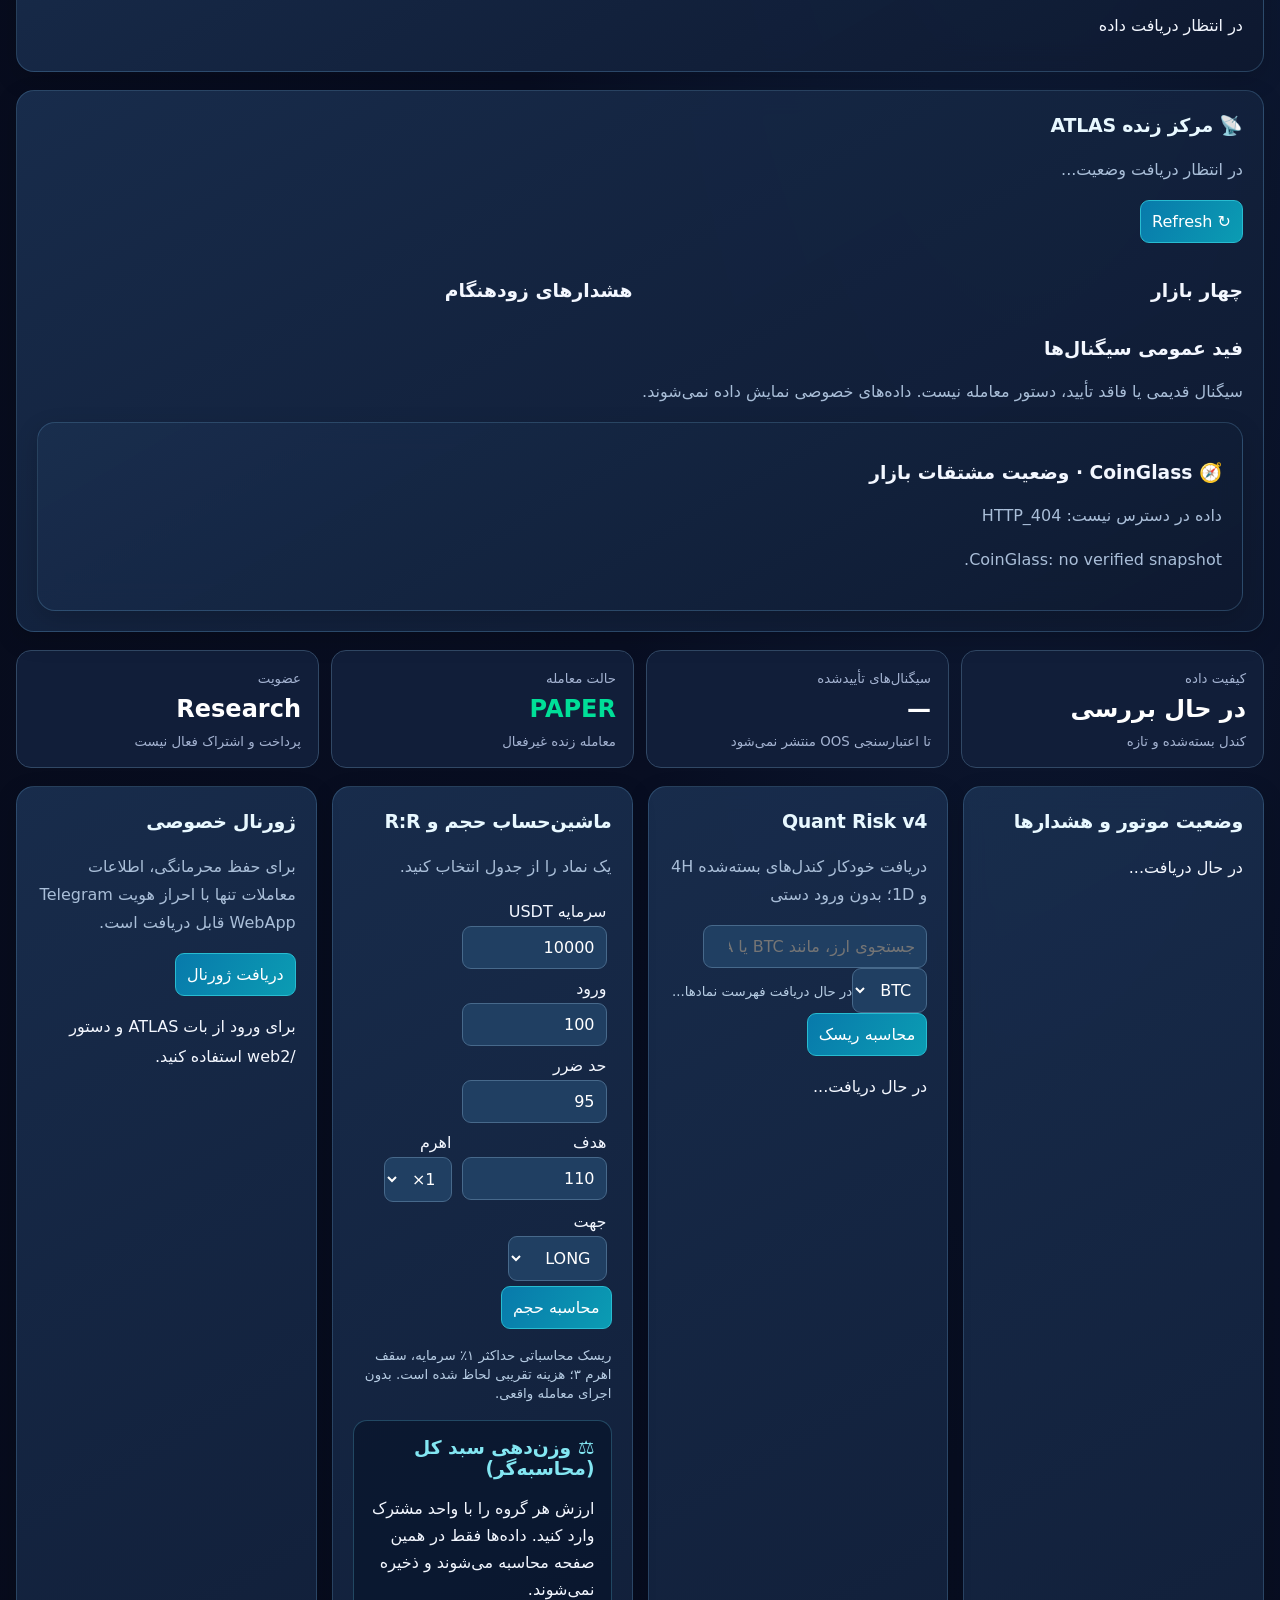
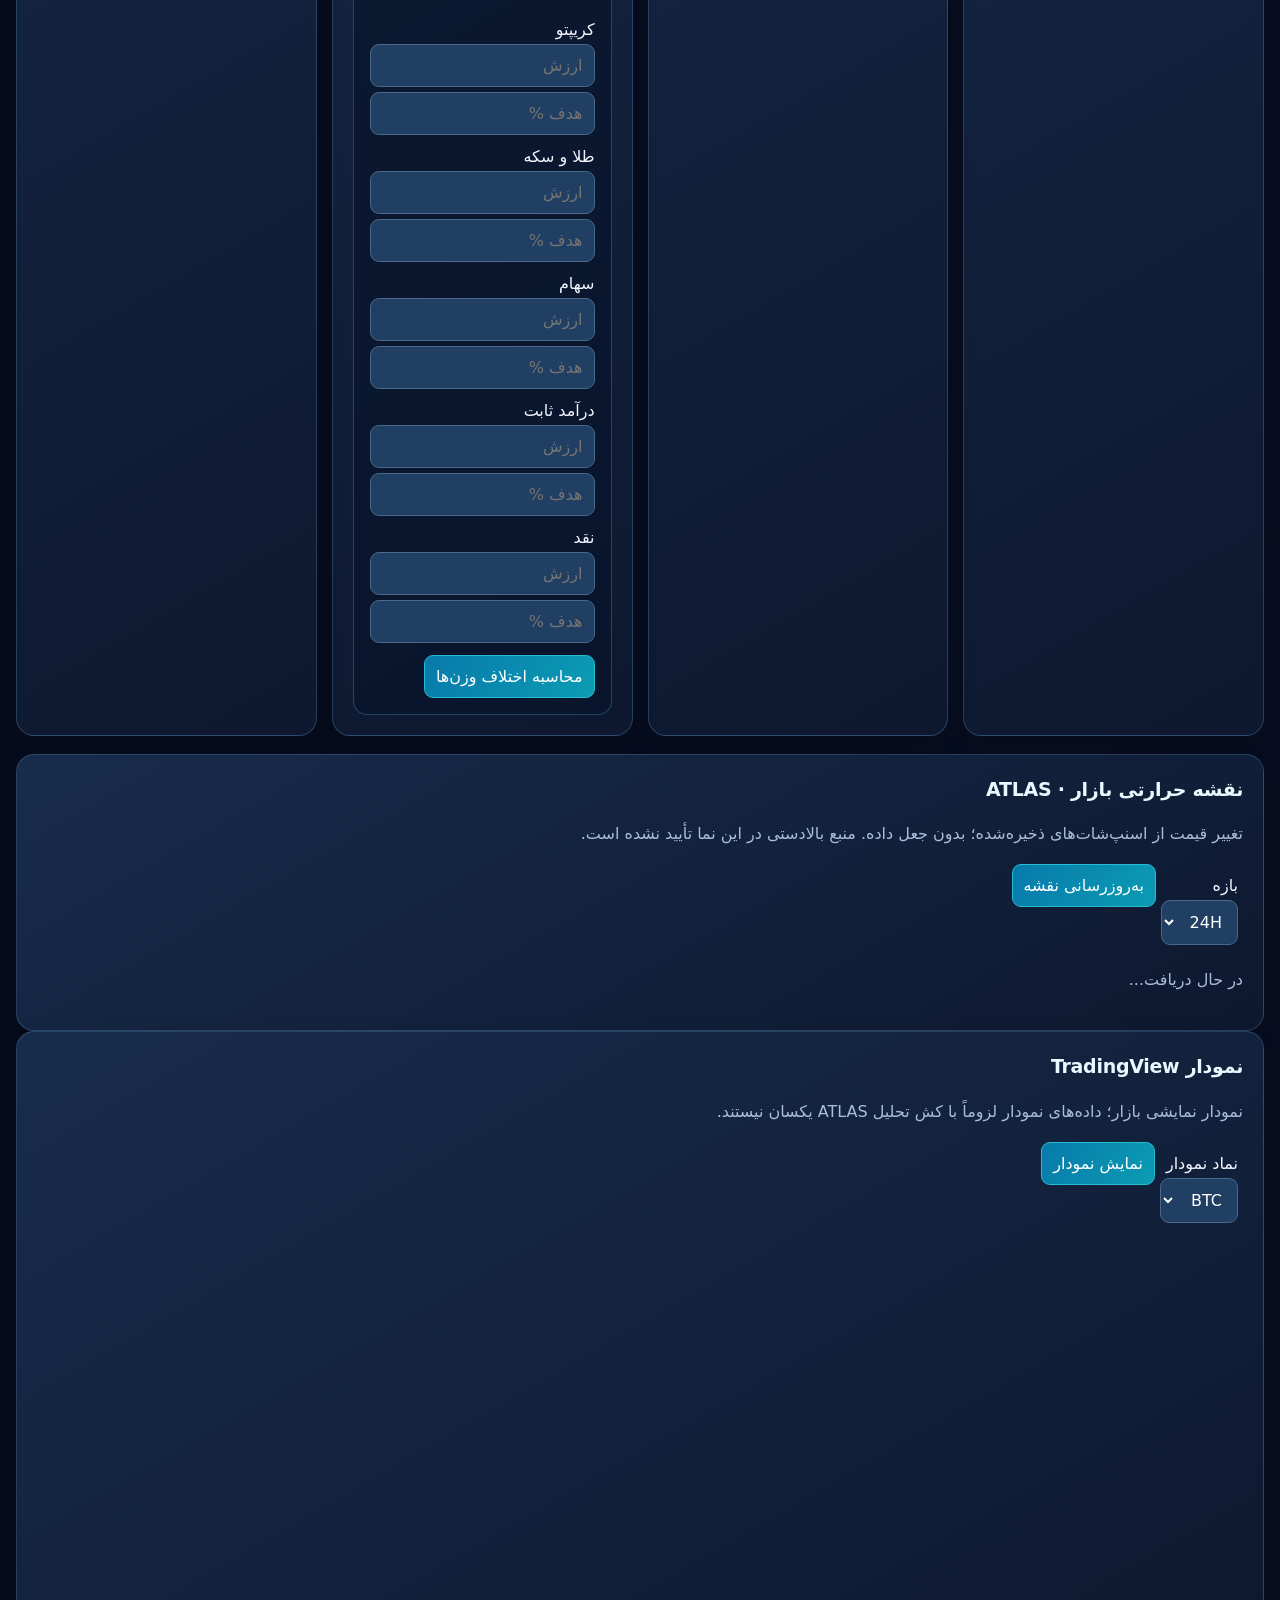
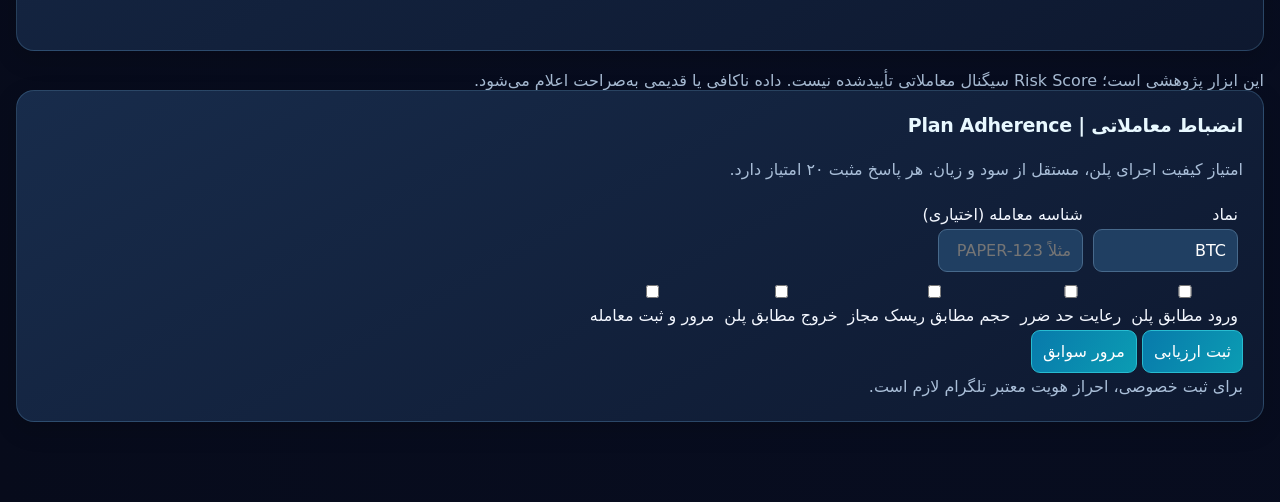
==== commit 4dc321a8: "Hide unconfirmed or invalid live signals" ====
--- a/atlas-dashboard.html
+++ b/atlas-dashboard.html
@@ -77,7 +77,7 @@
 function liveCard(title,details){const n=document.createElement('article');n.className='web3-record';n.append(liveText('strong',title),liveText('p',details));return n}
 function liveDate(v){if(!v)return '—';const d=new Date(v);return Number.isFinite(d.getTime())?d.toLocaleString(document.documentElement.lang==='en'?'en-US':'fa-IR'):'—'}
 let liveBusy=false;
-async function loadLive(){if(liveBusy)return;liveBusy=true;const state=document.getElementById('live-updated');try{const res=await fetch(liveAPI,{cache:'no-store',signal:AbortSignal.timeout(18000)});if(!res.ok)throw Error('HTTP '+res.status);const d=await res.json();const markets=document.getElementById('live-markets'),alerts=document.getElementById('live-alerts'),signals=document.getElementById('live-signals');markets.replaceChildren();alerts.replaceChildren();signals.replaceChildren();const names={crypto:'Crypto',metals:'Metals',iran:'Iran',us:'US'};for(const [k,v] of Object.entries(d.markets||{})){const latest=v.items?.[0];markets.append(liveCard(names[k]+' · '+v.status,'Coverage: '+v.count+' · '+(latest?latest.symbol+' '+(latest.price??'—'):'No verified quote')+' · '+liveDate(v.updated_at)))}for(const x of (d.alerts||[]).slice(0,18))alerts.append(liveCard((x.stale?'⌛ ':'⚠️ ')+(x.symbol||'—')+' · '+(x.type||'EVENT'),(x.timeframe||'')+' · '+(x.severity||'')+' · '+liveDate(x.at)+' · Telegram: '+(x.delivery||'unknown')));for(const x of (d.signals||[]).slice(0,30))signals.append(liveCard((x.stale?'⌛ ':'● ')+(x.symbol||'—')+' · '+(x.direction||'—')+' · '+(x.state||'—'),'Entry: '+(x.entry??'—')+' · SL: '+(x.sl??'—')+' · TP1: '+(x.tp1??'—')+' · '+liveDate(x.updated_at)));if(!d.alerts?.length)alerts.append(liveText('p','No recorded alerts'));if(!d.signals?.length)signals.append(liveText('p','No recorded signals'));state.textContent='Supabase · '+liveDate(d.checked_at)+' · refresh 90s · public read-only'}catch(e){state.textContent='Live feed unavailable: '+String(e.message||e)}finally{liveBusy=false}}
+async function loadLive(){if(liveBusy)return;liveBusy=true;const state=document.getElementById('live-updated');try{const res=await fetch(liveAPI,{cache:'no-store',signal:AbortSignal.timeout(18000)});if(!res.ok)throw Error('HTTP '+res.status);const d=await res.json();const markets=document.getElementById('live-markets'),alerts=document.getElementById('live-alerts'),signals=document.getElementById('live-signals');markets.replaceChildren();alerts.replaceChildren();signals.replaceChildren();const names={crypto:'Crypto',metals:'Metals',iran:'Iran',us:'US'};for(const [k,v] of Object.entries(d.markets||{})){const latest=v.items?.[0];markets.append(liveCard(names[k]+' · '+v.status,'Coverage: '+v.count+' · '+(latest?latest.symbol+' '+(latest.price??'—'):'No verified quote')+' · '+liveDate(v.updated_at)))}for(const x of (d.alerts||[]).slice(0,18))alerts.append(liveCard((x.stale?'⌛ ':'⚠️ ')+(x.symbol||'—')+' · '+(x.type||'EVENT'),(x.timeframe||'')+' · '+(x.severity||'')+' · '+liveDate(x.at)+' · Telegram: '+(x.delivery||'unknown')));const approvedSignals=(d.signals||[]).filter(x=>{const stateName=String(x.state||'').toUpperCase();if(x.stale||!['CONFIRMED','VALIDATED','EXECUTABLE','READY'].includes(stateName))return false;const entry=Number(x.entry),sl=Number(x.sl),tp=Number(x.tp1),side=String(x.direction||'').toUpperCase();if(![entry,sl,tp].every(Number.isFinite)||entry<=0||sl<=0||tp<=0)return false;return side==='LONG'?sl<entry&&entry<tp:side==='SHORT'?tp<entry&&entry<sl:false});for(const x of approvedSignals.slice(0,30))signals.append(liveCard('● '+(x.symbol||'—')+' · '+(x.direction||'—')+' · '+(x.state||'—'),'Entry: '+x.entry+' · SL: '+x.sl+' · TP1: '+x.tp1+' · '+liveDate(x.updated_at)));if(!d.alerts?.length)alerts.append(liveText('p','No recorded alerts'));if(!approvedSignals.length)signals.append(liveText('p','هیچ سیگنال تازه و تأییدشده‌ای با سطوح معتبر در دسترس نیست.'))state.textContent='Supabase · '+liveDate(d.checked_at)+' · refresh 90s · public read-only'}catch(e){state.textContent='Live feed unavailable: '+String(e.message||e)}finally{liveBusy=false}}
 document.getElementById('live-refresh').onclick=loadLive;setInterval(()=>{if(!document.hidden&&!el('live-terminal').hidden)loadLive()},90000);
 
 // Fund snapshots: read-only, deduplicated by symbol, never fabricate prices.
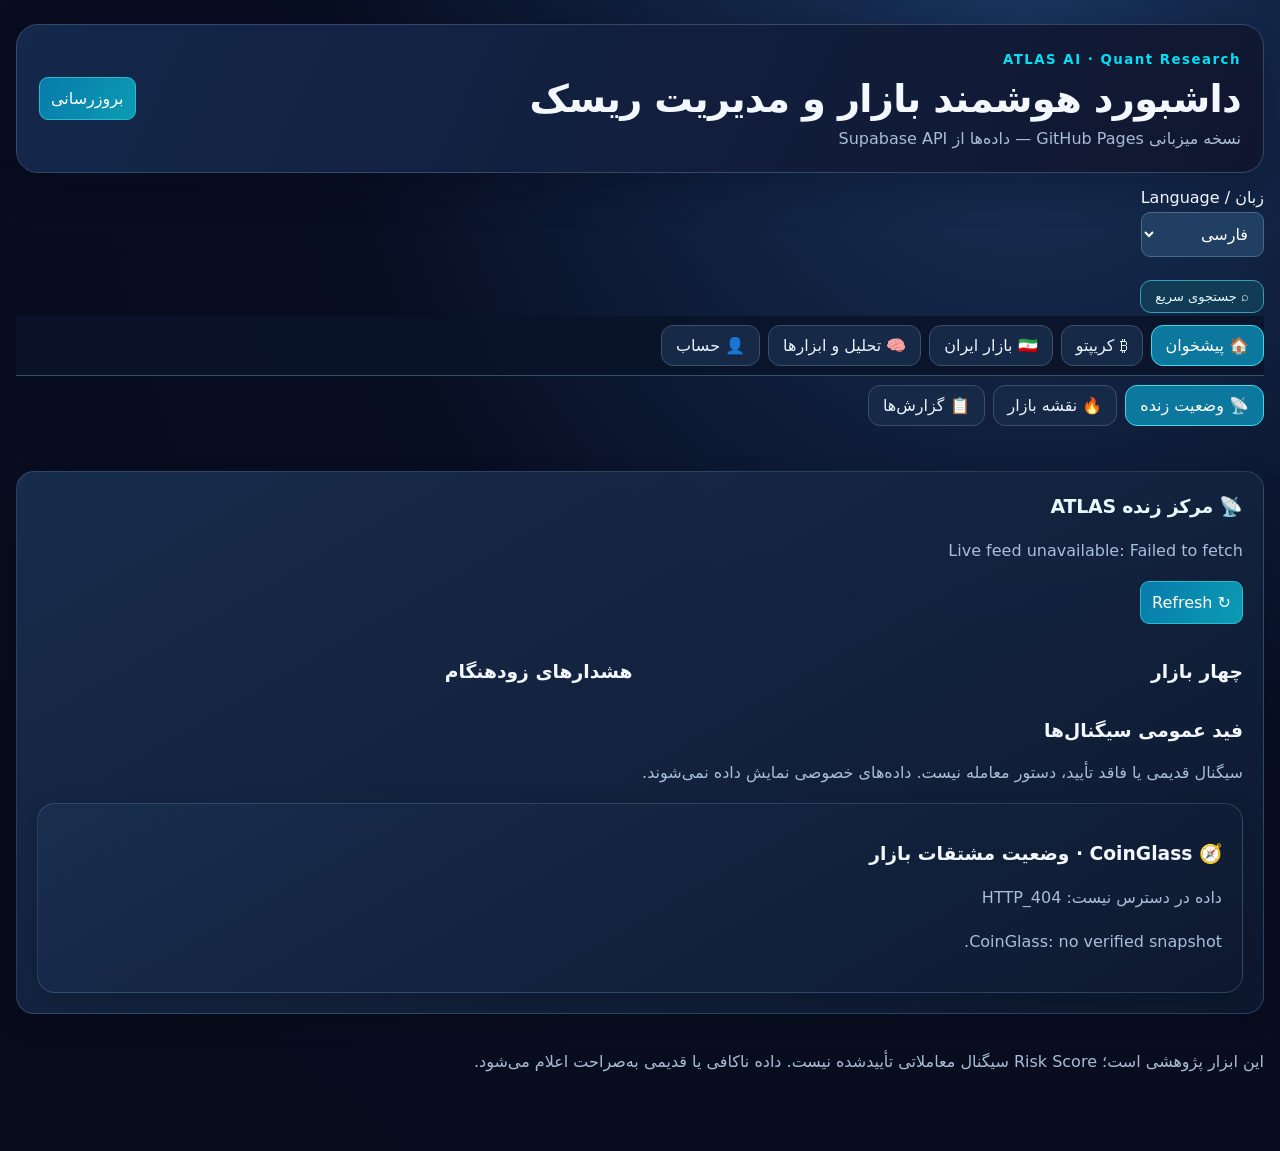
==== commit f055465b: "Fix live signal empty-state syntax" ====
--- a/atlas-dashboard.html
+++ b/atlas-dashboard.html
@@ -77,7 +77,7 @@
 function liveCard(title,details){const n=document.createElement('article');n.className='web3-record';n.append(liveText('strong',title),liveText('p',details));return n}
 function liveDate(v){if(!v)return '—';const d=new Date(v);return Number.isFinite(d.getTime())?d.toLocaleString(document.documentElement.lang==='en'?'en-US':'fa-IR'):'—'}
 let liveBusy=false;
-async function loadLive(){if(liveBusy)return;liveBusy=true;const state=document.getElementById('live-updated');try{const res=await fetch(liveAPI,{cache:'no-store',signal:AbortSignal.timeout(18000)});if(!res.ok)throw Error('HTTP '+res.status);const d=await res.json();const markets=document.getElementById('live-markets'),alerts=document.getElementById('live-alerts'),signals=document.getElementById('live-signals');markets.replaceChildren();alerts.replaceChildren();signals.replaceChildren();const names={crypto:'Crypto',metals:'Metals',iran:'Iran',us:'US'};for(const [k,v] of Object.entries(d.markets||{})){const latest=v.items?.[0];markets.append(liveCard(names[k]+' · '+v.status,'Coverage: '+v.count+' · '+(latest?latest.symbol+' '+(latest.price??'—'):'No verified quote')+' · '+liveDate(v.updated_at)))}for(const x of (d.alerts||[]).slice(0,18))alerts.append(liveCard((x.stale?'⌛ ':'⚠️ ')+(x.symbol||'—')+' · '+(x.type||'EVENT'),(x.timeframe||'')+' · '+(x.severity||'')+' · '+liveDate(x.at)+' · Telegram: '+(x.delivery||'unknown')));const approvedSignals=(d.signals||[]).filter(x=>{const stateName=String(x.state||'').toUpperCase();if(x.stale||!['CONFIRMED','VALIDATED','EXECUTABLE','READY'].includes(stateName))return false;const entry=Number(x.entry),sl=Number(x.sl),tp=Number(x.tp1),side=String(x.direction||'').toUpperCase();if(![entry,sl,tp].every(Number.isFinite)||entry<=0||sl<=0||tp<=0)return false;return side==='LONG'?sl<entry&&entry<tp:side==='SHORT'?tp<entry&&entry<sl:false});for(const x of approvedSignals.slice(0,30))signals.append(liveCard('● '+(x.symbol||'—')+' · '+(x.direction||'—')+' · '+(x.state||'—'),'Entry: '+x.entry+' · SL: '+x.sl+' · TP1: '+x.tp1+' · '+liveDate(x.updated_at)));if(!d.alerts?.length)alerts.append(liveText('p','No recorded alerts'));if(!approvedSignals.length)signals.append(liveText('p','هیچ سیگنال تازه و تأییدشده‌ای با سطوح معتبر در دسترس نیست.'))state.textContent='Supabase · '+liveDate(d.checked_at)+' · refresh 90s · public read-only'}catch(e){state.textContent='Live feed unavailable: '+String(e.message||e)}finally{liveBusy=false}}
+async function loadLive(){if(liveBusy)return;liveBusy=true;const state=document.getElementById('live-updated');try{const res=await fetch(liveAPI,{cache:'no-store',signal:AbortSignal.timeout(18000)});if(!res.ok)throw Error('HTTP '+res.status);const d=await res.json();const markets=document.getElementById('live-markets'),alerts=document.getElementById('live-alerts'),signals=document.getElementById('live-signals');markets.replaceChildren();alerts.replaceChildren();signals.replaceChildren();const names={crypto:'Crypto',metals:'Metals',iran:'Iran',us:'US'};for(const [k,v] of Object.entries(d.markets||{})){const latest=v.items?.[0];markets.append(liveCard(names[k]+' · '+v.status,'Coverage: '+v.count+' · '+(latest?latest.symbol+' '+(latest.price??'—'):'No verified quote')+' · '+liveDate(v.updated_at)))}for(const x of (d.alerts||[]).slice(0,18))alerts.append(liveCard((x.stale?'⌛ ':'⚠️ ')+(x.symbol||'—')+' · '+(x.type||'EVENT'),(x.timeframe||'')+' · '+(x.severity||'')+' · '+liveDate(x.at)+' · Telegram: '+(x.delivery||'unknown')));const approvedSignals=(d.signals||[]).filter(x=>{const stateName=String(x.state||'').toUpperCase();if(x.stale||!['CONFIRMED','VALIDATED','EXECUTABLE','READY'].includes(stateName))return false;const entry=Number(x.entry),sl=Number(x.sl),tp=Number(x.tp1),side=String(x.direction||'').toUpperCase();if(![entry,sl,tp].every(Number.isFinite)||entry<=0||sl<=0||tp<=0)return false;return side==='LONG'?sl<entry&&entry<tp:side==='SHORT'?tp<entry&&entry<sl:false});for(const x of approvedSignals.slice(0,30))signals.append(liveCard('● '+(x.symbol||'—')+' · '+(x.direction||'—')+' · '+(x.state||'—'),'Entry: '+x.entry+' · SL: '+x.sl+' · TP1: '+x.tp1+' · '+liveDate(x.updated_at)));if(!d.alerts?.length)alerts.append(liveText('p','No recorded alerts'));if(!approvedSignals.length)signals.append(liveText('p',lang==='fa'?'هیچ سیگنال تازه و تأییدشده‌ای با سطوح معتبر در دسترس نیست.':'No fresh confirmed signal with valid price levels is available.'));state.textContent='Supabase · '+liveDate(d.checked_at)+' · refresh 90s · public read-only'}catch(e){state.textContent='Live feed unavailable: '+String(e.message||e)}finally{liveBusy=false}}
 document.getElementById('live-refresh').onclick=loadLive;setInterval(()=>{if(!document.hidden&&!el('live-terminal').hidden)loadLive()},90000);
 
 // Fund snapshots: read-only, deduplicated by symbol, never fabricate prices.
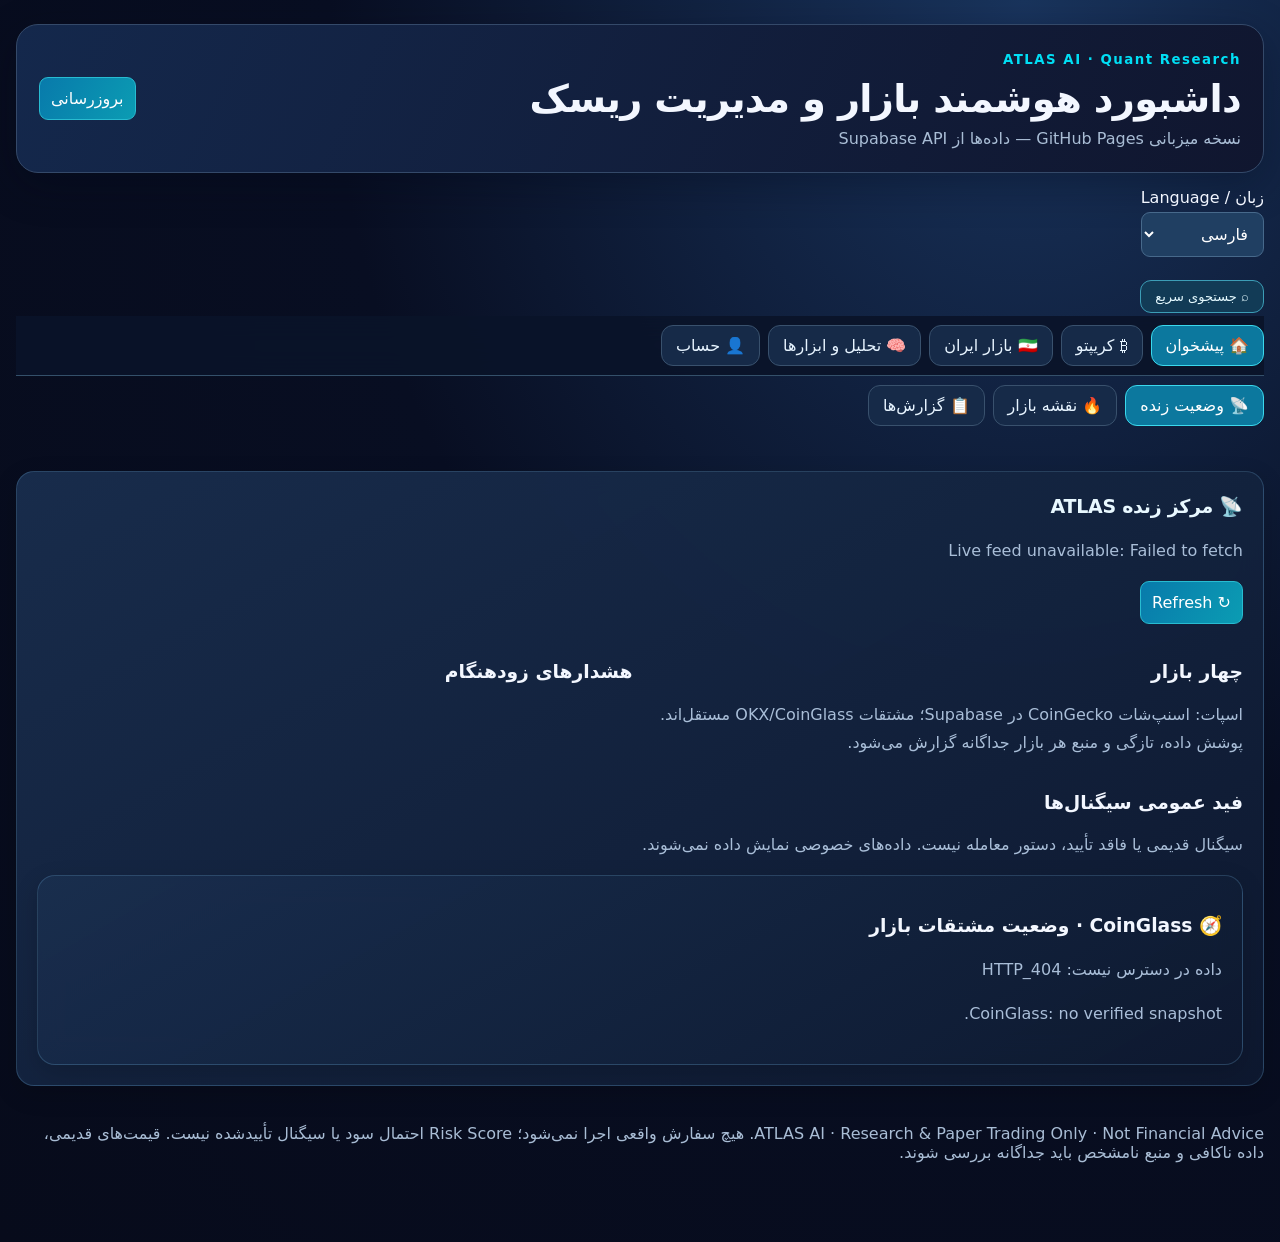
==== commit fccb7296: "fix(ui): clarify spot/derivative provenance, paper disclaimer and Tehran dates" ====
--- a/atlas-dashboard.html
+++ b/atlas-dashboard.html
@@ -11,7 +11,7 @@
 #market-heatmap{margin-top:18px}#heat-grid>div{transition:transform .2s}#heat-grid>div:hover{transform:translateY(-3px)}
 nav.atlas-nav{display:flex;gap:10px;flex-wrap:wrap;margin:18px 0}nav.atlas-nav a{padding:10px 16px;background:#152544;border:1px solid #385373;border-radius:12px;text-decoration:none;color:#d8e8ff}
 .atlas-kpis{display:grid;grid-template-columns:repeat(auto-fit,minmax(160px,1fr));gap:12px;margin-top:18px}.atlas-kpi{padding:17px;border-radius:15px;background:#111e39;border:1px solid #314865}.atlas-kpi b{display:block;font-size:24px;color:#fff;margin:8px 0}.atlas-kpi small{color:#a4b3d1}
-@media(max-width:600px){main{padding:12px 10px 55px}.card{padding:15px}header{padding:18px}input{max-width:130px}}
+@media(max-width:600px){main{padding:12px 10px 55px}.card{padding:15px}header{padding:18px}input{max-width:130px}.atlas-kpis{grid-template-columns:repeat(2,minmax(0,1fr));gap:8px}.atlas-kpi{padding:10px;min-width:0}.atlas-kpi b{font-size:19px;overflow-wrap:anywhere}.atlas-kpi small{font-size:11px}}
 .web3-line{display:flex;justify-content:space-between;gap:12px;padding:10px 0;border-bottom:1px solid #344867;align-items:flex-start}.web3-line strong{text-align:end;overflow-wrap:anywhere;max-width:65%;direction:ltr;unicode-bidi:plaintext}.web3-symbols{display:flex;flex-wrap:wrap;gap:8px}.web3-symbols a{padding:9px 12px;background:#203f62;border:1px solid #385373;border-radius:10px;text-decoration:none}.web3-record{border:1px solid #344867;border-radius:12px;padding:12px;margin:10px 0}#web3-markets pre{font:inherit}#atlas-lang{max-width:150px}
 /* Compact single-view navigation: no stacked full-page panels */
 .atlas-main-menu,.atlas-sub-menu{display:flex;gap:8px;overflow-x:auto;scrollbar-width:thin;white-space:nowrap;padding:9px 0}.atlas-main-menu{position:sticky;top:0;z-index:40;background:#0a1429ed;backdrop-filter:blur(14px);border-bottom:1px solid #34506a}.atlas-main-menu button,.atlas-sub-menu button{flex:0 0 auto;border-radius:12px;padding:10px 14px;background:#162a48;border:1px solid #39516d;color:#e7f4ff}.atlas-main-menu button[aria-current="page"],.atlas-sub-menu button[aria-current="page"]{background:#0c789e;border-color:#3bd9ed;color:white}.atlas-pane[hidden],.atlas-hide-chrome{display:none!important}#web3-markets,.atlas-workspace-grid{grid-template-columns:minmax(0,1fr)!important}#web3-markets>.atlas-pane{width:100%}#crypto-top50-panel table{min-width:900px}#crypto-top50-panel th,#crypto-top50-panel td{padding:9px;border-bottom:1px solid #314761;text-align:start}#atlas-sub-menu{margin-bottom:14px}@media(max-width:600px){.atlas-main-menu button,.atlas-sub-menu button{padding:9px 11px;font-size:13px}.atlas-main-menu{top:0}main{padding-top:8px}}
@@ -26,17 +26,17 @@
 <section class="card" id="us-panel"><h2 data-fa="🇺🇸 شاخص‌ها و بازار آمریکا" data-en="🇺🇸 US markets">🇺🇸 شاخص‌ها و بازار آمریکا</h2><button id="us-reload">بروزرسانی بازار آمریکا</button><pre id="us-output" style="white-space:pre-wrap;overflow-wrap:anywhere">در انتظار دریافت داده</pre></section>
 <section class="card" id="news-panel"><h2 data-fa="📰 اخبار اقتصادی و کریپتو" data-en="📰 Crypto & economic news">📰 اخبار اقتصادی و کریپتو</h2><button id="news-reload">دریافت اخبار</button><div id="news-output" class="muted">در انتظار دریافت داده</div></section>
 <section class="card" id="reports-panel"><h2 data-fa="📋 گزارش‌های دوره‌ای ATLAS" data-en="📋 ATLAS cycle reports">📋 گزارش‌های دوره‌ای ATLAS</h2><label>دوره <select id="report-cycle"><option>HOURLY</option><option>DEEP4H</option><option>DAILY16</option><option>NIGHTLY23</option></select></label><button id="reports-reload">نمایش گزارش</button><pre id="reports-output" style="white-space:pre-wrap;overflow-wrap:anywhere">در انتظار دریافت داده</pre></section>
-</div><section class="card" id="live-terminal" style="margin-top:18px"><h2 data-fa="📡 مرکز زنده ATLAS" data-en="📡 ATLAS Live Terminal">📡 مرکز زنده ATLAS</h2><p class="muted" id="live-updated">در انتظار دریافت وضعیت...</p><button id="live-refresh" type="button">↻ Refresh</button><div class="grid"><section><h3 data-fa="چهار بازار" data-en="Four markets">چهار بازار</h3><div id="live-markets"></div></section><section><h3 data-fa="هشدارهای زودهنگام" data-en="Early warnings">هشدارهای زودهنگام</h3><div id="live-alerts"></div></section></div><h3 data-fa="فید عمومی سیگنال‌ها" data-en="Public signal feed">فید عمومی سیگنال‌ها</h3><p class="muted" data-fa="سیگنال قدیمی یا فاقد تأیید، دستور معامله نیست. داده‌های خصوصی نمایش داده نمی‌شوند." data-en="Stale or unvalidated signals are not trading orders. Private records are excluded.">سیگنال قدیمی یا فاقد تأیید، دستور معامله نیست. داده‌های خصوصی نمایش داده نمی‌شوند.</p><div id="live-signals"></div></section><div class="atlas-kpis"><div class="atlas-kpi"><small>کیفیت داده</small><b id="kpi-data">در حال بررسی</b><small>کندل بسته‌شده و تازه</small></div><div class="atlas-kpi"><small>سیگنال‌های تأییدشده</small><b>—</b><small>تا اعتبارسنجی OOS منتشر نمی‌شود</small></div><div class="atlas-kpi"><small>حالت معامله</small><b style="color:#00df98">PAPER</b><small>معامله زنده غیرفعال</small></div><div class="atlas-kpi"><small>عضویت</small><b>Research</b><small>پرداخت و اشتراک فعال نیست</small></div></div>
+</div><section class="card" id="live-terminal" style="margin-top:18px"><h2 data-fa="📡 مرکز زنده ATLAS" data-en="📡 ATLAS Live Terminal">📡 مرکز زنده ATLAS</h2><p class="muted" id="live-updated">در انتظار دریافت وضعیت...</p><button id="live-refresh" type="button">↻ Refresh</button><div class="grid"><section><h3 data-fa="چهار بازار" data-en="Four markets">چهار بازار</h3><p class="muted" data-fa="اسپات: اسنپ‌شات CoinGecko در Supabase؛ مشتقات OKX/CoinGlass مستقل‌اند. پوشش داده، تازگی و منبع هر بازار جداگانه گزارش می‌شود." data-en="Spot uses stored CoinGecko snapshots; OKX/CoinGlass derivatives are separate. Coverage, freshness and provenance are reported independently.">اسپات: اسنپ‌شات CoinGecko در Supabase؛ مشتقات OKX/CoinGlass مستقل‌اند. پوشش داده، تازگی و منبع هر بازار جداگانه گزارش می‌شود.</p><div id="live-markets"></div></section><section><h3 data-fa="هشدارهای زودهنگام" data-en="Early warnings">هشدارهای زودهنگام</h3><div id="live-alerts"></div></section></div><h3 data-fa="فید عمومی سیگنال‌ها" data-en="Public signal feed">فید عمومی سیگنال‌ها</h3><p class="muted" data-fa="سیگنال قدیمی یا فاقد تأیید، دستور معامله نیست. داده‌های خصوصی نمایش داده نمی‌شوند." data-en="Stale or unvalidated signals are not trading orders. Private records are excluded.">سیگنال قدیمی یا فاقد تأیید، دستور معامله نیست. داده‌های خصوصی نمایش داده نمی‌شوند.</p><div id="live-signals"></div></section><div class="atlas-kpis"><div class="atlas-kpi"><small>کیفیت داده</small><b id="kpi-data">در حال بررسی</b><small>کندل بسته‌شده و تازه</small></div><div class="atlas-kpi"><small>سیگنال‌های تأییدشده</small><b>—</b><small>تا اعتبارسنجی OOS منتشر نمی‌شود</small></div><div class="atlas-kpi"><small>حالت معامله</small><b style="color:#00df98">PAPER</b><small>معامله زنده غیرفعال</small></div><div class="atlas-kpi"><small>عضویت</small><b>Research</b><small>پرداخت و اشتراک فعال نیست</small></div></div>
 <div class="grid"><section class="card"><h2>وضعیت موتور و هشدارها</h2><pre id="status">در حال دریافت...</pre></section><section class="card" id="quant-panel"><h2>Quant Risk v4</h2><p class="muted">دریافت خودکار کندل‌های بسته‌شده 4H و 1D؛ بدون ورود دستی</p><input id="symbol-search" type="search" placeholder="جستجوی ارز، مانند BTC یا ADA" aria-label="جستجوی ارز" style="max-width:240px"><select id="symbol" aria-label="نماد"><option value="BTC">BTC</option></select><small id="symbol-count">در حال دریافت فهرست نمادها...</small> <button id="risk-btn">محاسبه ریسک</button><pre id="risk">در حال دریافت...</pre></section>
 <section class="card" id="position-panel"><h2>ماشین‌حساب حجم و R:R</h2><div><label>سرمایه USDT<input id="equity" type="number" value="10000" min="1"></label><label>ورود<input id="entry" type="number" value="100" min="0.000001"></label><label>حد ضرر<input id="sl" type="number" value="95" min="0.000001"></label><label>هدف<input id="tp" type="number" value="110" min="0.000001"></label><label>اهرم<select id="leverage"><option value="1">1×</option><option value="2">2×</option><option value="3">3×</option></select></label><label>جهت<select id="side"><option>LONG</option><option>SHORT</option></select></label></div><button id="size-btn">محاسبه حجم</button><pre id="size-result"></pre><small>ریسک محاسباتی حداکثر ۱٪ سرمایه، سقف اهرم ۳؛ هزینه تقریبی لحاظ شده است. بدون اجرای معامله واقعی.</small></section>
-<section class="card"><h2>ژورنال خصوصی</h2><p class="muted">برای حفظ محرمانگی، اطلاعات معاملات تنها با احراز هویت Telegram WebApp قابل دریافت است.</p><button id="journal-btn">دریافت ژورنال</button><pre id="journal">برای ورود از بات ATLAS و دستور /web2 استفاده کنید.</pre></section></div><section class="card" id="market-heatmap"><h2>نقشه حرارتی بازار · ATLAS</h2><p class="muted">تغییر قیمت از اسنپ‌شات‌های ذخیره‌شده؛ بدون جعل داده. منبع بالادستی در این نما تأیید نشده است.</p><label>بازه <select id="heat-tf"><option value="1h">1H</option><option value="4h">4H</option><option value="24h" selected>24H</option><option value="7d">7D</option></select></label><button id="heat-reload">به‌روزرسانی نقشه</button><p id="heat-meta" class="muted" aria-live="polite">در حال دریافت...</p><div id="heat-grid" style="display:grid;grid-template-columns:repeat(auto-fill,minmax(105px,1fr));gap:9px"></div></section><section class="card" id="chart-panel"><h2>نمودار TradingView</h2><p class="muted">نمودار نمایشی بازار؛ داده‌های نمودار لزوماً با کش تحلیل ATLAS یکسان نیستند.</p><label>نماد نمودار <select id="chart-symbol"><option>BTC</option><option>ETH</option><option>SOL</option><option>XRP</option><option>BNB</option></select></label><button id="chart-open">نمایش نمودار</button><div id="chart-container" style="min-height:390px;margin-top:12px"></div></section><footer>این ابزار پژوهشی است؛ Risk Score سیگنال معاملاتی تأییدشده نیست. داده ناکافی یا قدیمی به‌صراحت اعلام می‌شود.</footer><section class="card" id="discipline-panel"><h2>انضباط معاملاتی | Plan Adherence</h2><p class="muted">امتیاز کیفیت اجرای پلن، مستقل از سود و زیان. هر پاسخ مثبت ۲۰ امتیاز دارد.</p><label>نماد <input id="discipline-symbol" placeholder="BTC" value="BTC" maxlength="15"></label><label>شناسه معامله (اختیاری) <input id="discipline-ref" placeholder="مثلاً PAPER-123" maxlength="100"></label><div id="discipline-checks"><label><input type="checkbox" data-field="entry_followed"> ورود مطابق پلن</label><label><input type="checkbox" data-field="stop_followed"> رعایت حد ضرر</label><label><input type="checkbox" data-field="sizing_followed"> حجم مطابق ریسک مجاز</label><label><input type="checkbox" data-field="exit_followed"> خروج مطابق پلن</label><label><input type="checkbox" data-field="reviewed"> مرور و ثبت معامله</label></div><button id="discipline-save">ثبت ارزیابی</button> <button id="discipline-load">مرور سوابق</button><div id="discipline-output" class="muted" aria-live="polite">برای ثبت خصوصی، احراز هویت معتبر تلگرام لازم است.</div></section></main>
+<section class="card"><h2>ژورنال خصوصی</h2><p class="muted">برای حفظ محرمانگی، اطلاعات معاملات تنها با احراز هویت Telegram WebApp قابل دریافت است.</p><button id="journal-btn">دریافت ژورنال</button><pre id="journal">برای ورود از بات ATLAS و دستور /web2 استفاده کنید.</pre></section></div><section class="card" id="market-heatmap"><h2>نقشه حرارتی بازار · ATLAS</h2><p class="muted">تغییر قیمت از اسنپ‌شات‌های ذخیره‌شده؛ بدون جعل داده. منبع بالادستی در این نما تأیید نشده است.</p><label>بازه <select id="heat-tf"><option value="1h">1H</option><option value="4h">4H</option><option value="24h" selected>24H</option><option value="7d">7D</option></select></label><button id="heat-reload">به‌روزرسانی نقشه</button><p id="heat-meta" class="muted" aria-live="polite">در حال دریافت...</p><div id="heat-grid" style="display:grid;grid-template-columns:repeat(auto-fill,minmax(105px,1fr));gap:9px"></div></section><section class="card" id="chart-panel"><h2>نمودار TradingView</h2><p class="muted">نمودار نمایشی بازار؛ داده‌های نمودار لزوماً با کش تحلیل ATLAS یکسان نیستند.</p><label>نماد نمودار <select id="chart-symbol"><option>BTC</option><option>ETH</option><option>SOL</option><option>XRP</option><option>BNB</option></select></label><button id="chart-open">نمایش نمودار</button><div id="chart-container" style="min-height:390px;margin-top:12px"></div></section><footer role="note">ATLAS AI · Research &amp; Paper Trading Only · Not Financial Advice. هیچ سفارش واقعی اجرا نمی‌شود؛ Risk Score احتمال سود یا سیگنال تأییدشده نیست. قیمت‌های قدیمی، داده ناکافی و منبع نامشخص باید جداگانه بررسی شوند.</footer><section class="card" id="discipline-panel"><h2>انضباط معاملاتی | Plan Adherence</h2><p class="muted">امتیاز کیفیت اجرای پلن، مستقل از سود و زیان. هر پاسخ مثبت ۲۰ امتیاز دارد.</p><label>نماد <input id="discipline-symbol" placeholder="BTC" value="BTC" maxlength="15"></label><label>شناسه معامله (اختیاری) <input id="discipline-ref" placeholder="مثلاً PAPER-123" maxlength="100"></label><div id="discipline-checks"><label><input type="checkbox" data-field="entry_followed"> ورود مطابق پلن</label><label><input type="checkbox" data-field="stop_followed"> رعایت حد ضرر</label><label><input type="checkbox" data-field="sizing_followed"> حجم مطابق ریسک مجاز</label><label><input type="checkbox" data-field="exit_followed"> خروج مطابق پلن</label><label><input type="checkbox" data-field="reviewed"> مرور و ثبت معامله</label></div><button id="discipline-save">ثبت ارزیابی</button> <button id="discipline-load">مرور سوابق</button><div id="discipline-output" class="muted" aria-live="polite">برای ثبت خصوصی، احراز هویت معتبر تلگرام لازم است.</div></section></main>
 <script>
 'use strict';
 const API='https://onnyytvtfcvlzkagijzz.supabase.co/functions/v1/atlas-web';
 const el=id=>document.getElementById(id);
 async function api(path,init){const r=await fetch(API+path,{cache:'no-store',...init});if(!r.ok){let detail='';try{const e=await r.json();detail=e.error||''}catch{}throw Error('HTTP '+r.status+(detail?' ('+detail+')':''))}return r.json()}
 function error(e){return 'دریافت داده ممکن نشد: '+String(e.message||e)+'\nاتصال API یا مجوز CORS باید بررسی شود.'}
-async function status(){el('status').textContent='در حال دریافت...';try{const d=await api('/api/status');el('status').textContent='آخرین بررسی: '+new Date(d.checked_at).toLocaleString('fa-IR')+'\nهشدارهای اخیر: '+(d.alerts?.length??0)+'\n'+(d.cycles||[]).map(x=>x.cycle+': '+(x.completed_at||'ثبت نشده')).join('\n')}catch(e){el('status').textContent=error(e)}}
+async function status(){el('status').textContent='در حال دریافت...';try{const d=await api('/api/status');el('status').textContent='آخرین بررسی: '+date(d.checked_at)+'\nهشدارهای اخیر: '+(d.alerts?.length??0)+'\n'+(d.cycles||[]).map(x=>x.cycle+': '+date(x.completed_at)).join('\n')}catch(e){el('status').textContent=error(e)}}
 async function symbols(){try{const d=await api('/api/quant-symbols');const select=el('symbol');select.replaceChildren(...d.symbols.map(x=>{const o=document.createElement('option');o.value=x.symbol;o.textContent=x.symbol+(x.has4h&&x.has1d?'':' · داده ناقص');return o}));const preferred=['BTC','ETH','SOL','BNB','XRP'];const first=preferred.find(x=>d.symbols.some(y=>y.symbol===x));if(first)select.value=first;el('kpi-data').textContent=d.count+' نماد';el('symbol-count').textContent='نمادهای موجود: '+d.count+' (کامل‌بودن داده در محاسبه بررسی می‌شود)';el('symbol-search').oninput=()=>{const q=el('symbol-search').value.trim().toUpperCase();for(const option of select.options)option.hidden=!!q&&!option.value.includes(q);const match=[...select.options].find(o=>!o.hidden);if(match)select.value=match.value};}catch(e){el('symbol-count').textContent=error(e)}}
 async function risk(){el('risk').textContent='در حال دریافت...';try{const d=await api('/api/quant-v4?symbol='+encodeURIComponent(el('symbol').value));el('risk').textContent=d.status==='INSUFFICIENT_DATA'?'داده کافی نیست\n4H: '+d.available_4h+' / 250 | 1D: '+d.available_1d+' / 250\nعلت: '+(d.reason||'تاریخچه ناقص')+'\nمنبع 4H: '+(d.cache_4h?.provider||'ناموجود')+'\nمنبع 1D: '+(d.cache_1d?.provider||'ناموجود'):'وضعیت: '+d.status+'\nRisk Score: '+d.riskScore+'/100\nBias Score: '+d.biasScore+'\nRegime: '+d.regime+'\nRSI: '+d.rsi+'\nATR: '+d.atr+'\nسن داده: '+d.age_hours+' ساعت'}catch(e){el('risk').textContent=error(e)}}
 el('size-btn').onclick=()=>{const n=id=>Number(el(id).value),equity=n('equity'),entry=n('entry'),sl=n('sl'),tp=n('tp'),leverage=n('leverage'),side=el('side').value;const out=el('size-result');if(![equity,entry,sl,tp,leverage].every(x=>Number.isFinite(x)&&x>0)||leverage>3||(side==='LONG'?!(sl<entry&&tp>entry):!(sl>entry&&tp<entry))){out.textContent='مقادیر یا جهت معامله نامعتبر است';return}const feeAndSlippage=.0022,stopFraction=Math.abs(entry-sl)/entry,unitRisk=stopFraction+feeAndSlippage,riskBudget=equity*.01,notional=Math.min(riskBudget/unitRisk,equity*leverage),qty=notional/entry,loss=notional*unitRisk,profit=notional*(Math.abs(tp-entry)/entry-feeAndSlippage),netRR=profit/loss;out.textContent='حجم: '+qty.toFixed(8)+' واحد\nارزش معامله: '+notional.toFixed(2)+' USDT\nمارجین: '+(notional/leverage).toFixed(2)+' USDT\nزیان تخمینی: '+loss.toFixed(2)+' USDT\nسود تخمینی: '+profit.toFixed(2)+' USDT\nR:R خالص تخمینی: '+netRR.toFixed(2)+(netRR<2?'\n⚠️ نسبت سود به ریسک کمتر از ۲؛ تأیید معامله ممنوع':'\n✓ از حداقل R:R عبور کرد (نه سیگنال خرید)')};
@@ -55,7 +55,7 @@
 const tr=k=>L[lang][k]||k;
 const safe=v=>v===null||v===undefined||v===''?tr('no'):String(v);
 const num=v=>Number.isFinite(Number(v))?Number(v).toLocaleString(lang==='fa'?'fa-IR':'en-US',{maximumFractionDigits:4}):tr('no');
-const date=v=>v?new Date(v).toLocaleString(lang==='fa'?'fa-IR':'en-US') :tr('no');
+const date=v=>{if(!v)return tr('no');const d=new Date(v);if(!Number.isFinite(d.getTime()))return tr('no');return new Intl.DateTimeFormat(lang==='fa'?'fa-IR-u-ca-persian':'en-GB',{timeZone:'Asia/Tehran',year:'numeric',month:'2-digit',day:'2-digit',hour:'2-digit',minute:'2-digit',hourCycle:'h23'}).format(d)};
 function web3Set(id,children){const node=el(id);node.replaceChildren();for(const child of children)node.append(child)}
 function web3Node(tag,txt,cls){const n=document.createElement(tag);if(txt!==undefined)n.textContent=txt;if(cls)n.className=cls;return n}
 function web3Line(a,b){const row=web3Node('div');row.className='web3-line';row.append(web3Node('span',a),web3Node('strong',b));return row}
@@ -75,9 +75,9 @@
 const liveAPI='https://onnyytvtfcvlzkagijzz.supabase.co/functions/v1/atlas-web/api/live-terminal';
 function liveText(tag,value){const n=document.createElement(tag);n.textContent=String(value??'—');return n}
 function liveCard(title,details){const n=document.createElement('article');n.className='web3-record';n.append(liveText('strong',title),liveText('p',details));return n}
-function liveDate(v){if(!v)return '—';const d=new Date(v);return Number.isFinite(d.getTime())?d.toLocaleString(document.documentElement.lang==='en'?'en-US':'fa-IR'):'—'}
+function liveDate(v){return date(v)}
 let liveBusy=false;
-async function loadLive(){if(liveBusy)return;liveBusy=true;const state=document.getElementById('live-updated');try{const res=await fetch(liveAPI,{cache:'no-store',signal:AbortSignal.timeout(18000)});if(!res.ok)throw Error('HTTP '+res.status);const d=await res.json();const markets=document.getElementById('live-markets'),alerts=document.getElementById('live-alerts'),signals=document.getElementById('live-signals');markets.replaceChildren();alerts.replaceChildren();signals.replaceChildren();const names={crypto:'Crypto',metals:'Metals',iran:'Iran',us:'US'};for(const [k,v] of Object.entries(d.markets||{})){const latest=v.items?.[0];markets.append(liveCard(names[k]+' · '+v.status,'Coverage: '+v.count+' · '+(latest?latest.symbol+' '+(latest.price??'—'):'No verified quote')+' · '+liveDate(v.updated_at)))}for(const x of (d.alerts||[]).slice(0,18))alerts.append(liveCard((x.stale?'⌛ ':'⚠️ ')+(x.symbol||'—')+' · '+(x.type||'EVENT'),(x.timeframe||'')+' · '+(x.severity||'')+' · '+liveDate(x.at)+' · Telegram: '+(x.delivery||'unknown')));const approvedSignals=(d.signals||[]).filter(x=>{const stateName=String(x.state||'').toUpperCase();if(x.stale||!['CONFIRMED','VALIDATED','EXECUTABLE','READY'].includes(stateName))return false;const entry=Number(x.entry),sl=Number(x.sl),tp=Number(x.tp1),side=String(x.direction||'').toUpperCase();if(![entry,sl,tp].every(Number.isFinite)||entry<=0||sl<=0||tp<=0)return false;return side==='LONG'?sl<entry&&entry<tp:side==='SHORT'?tp<entry&&entry<sl:false});for(const x of approvedSignals.slice(0,30))signals.append(liveCard('● '+(x.symbol||'—')+' · '+(x.direction||'—')+' · '+(x.state||'—'),'Entry: '+x.entry+' · SL: '+x.sl+' · TP1: '+x.tp1+' · '+liveDate(x.updated_at)));if(!d.alerts?.length)alerts.append(liveText('p','No recorded alerts'));if(!approvedSignals.length)signals.append(liveText('p',lang==='fa'?'هیچ سیگنال تازه و تأییدشده‌ای با سطوح معتبر در دسترس نیست.':'No fresh confirmed signal with valid price levels is available.'));state.textContent='Supabase · '+liveDate(d.checked_at)+' · refresh 90s · public read-only'}catch(e){state.textContent='Live feed unavailable: '+String(e.message||e)}finally{liveBusy=false}}
+async function loadLive(){if(liveBusy)return;liveBusy=true;const state=document.getElementById('live-updated');try{const res=await fetch(liveAPI,{cache:'no-store',signal:AbortSignal.timeout(18000)});if(!res.ok)throw Error('HTTP '+res.status);const d=await res.json();const markets=document.getElementById('live-markets'),alerts=document.getElementById('live-alerts'),signals=document.getElementById('live-signals');markets.replaceChildren();alerts.replaceChildren();signals.replaceChildren();const names={crypto:'Crypto',metals:'Metals',iran:'Iran',us:'US'};for(const [k,v] of Object.entries(d.markets||{})){const latest=v.items?.[0];markets.append(liveCard(names[k]+' · '+v.status,'Coverage: '+v.count+' · '+(latest?latest.symbol+' '+num(latest.price)+' · '+(latest.source||'ATLAS snapshot')+(latest.source_verified===false?' (upstream unverified)':''):'No verified quote')+' · '+liveDate(v.updated_at)))}for(const x of (d.alerts||[]).slice(0,18))alerts.append(liveCard((x.stale?'⌛ ':'⚠️ ')+(x.symbol||'—')+' · '+(x.type||'EVENT'),(x.timeframe||'')+' · '+(x.severity||'')+' · '+liveDate(x.at)+' · Telegram: '+(x.delivery||'unknown')));const approvedSignals=(d.signals||[]).filter(x=>{const stateName=String(x.state||'').toUpperCase();if(x.stale||!['CONFIRMED','VALIDATED','EXECUTABLE','READY'].includes(stateName))return false;const entry=Number(x.entry),sl=Number(x.sl),tp=Number(x.tp1),side=String(x.direction||'').toUpperCase();if(![entry,sl,tp].every(Number.isFinite)||entry<=0||sl<=0||tp<=0)return false;return side==='LONG'?sl<entry&&entry<tp:side==='SHORT'?tp<entry&&entry<sl:false});for(const x of approvedSignals.slice(0,30))signals.append(liveCard('● '+(x.symbol||'—')+' · '+(x.direction||'—')+' · '+(x.state||'—'),'Entry: '+x.entry+' · SL: '+x.sl+' · TP1: '+x.tp1+' · '+liveDate(x.updated_at)));if(!d.alerts?.length)alerts.append(liveText('p','No recorded alerts'));if(!approvedSignals.length)signals.append(liveText('p',lang==='fa'?'هیچ سیگنال تازه و تأییدشده‌ای با سطوح معتبر در دسترس نیست.':'No fresh confirmed signal with valid price levels is available.'));state.textContent='Supabase · '+liveDate(d.checked_at)+' · refresh 90s · public read-only'}catch(e){state.textContent='Live feed unavailable: '+String(e.message||e)}finally{liveBusy=false}}
 document.getElementById('live-refresh').onclick=loadLive;setInterval(()=>{if(!document.hidden&&!el('live-terminal').hidden)loadLive()},90000);
 
 // Fund snapshots: read-only, deduplicated by symbol, never fabricate prices.
@@ -93,28 +93,29 @@
  const q=el('fx-parity-quotes'),c=el('fx-parity-comparison');
  q.textContent='Loading...';c.replaceChildren();
  try{
-  const d=await api('/api/iran-relative-value');
+  const d=await api('/api/iran-relative-value?schema=2');
   q.replaceChildren();
   for(const x of d.quotes||[]){
-   q.append(web3Line(x.symbol+' · '+x.status,x.toman==null?'—':num(x.toman)+' تومان · '+date(x.at)));
+   const price=x.price==null?'داده کافی نیست':num(x.price);
+   const label=x.symbol==='USD_FREE'?'دلار آزاد':x.symbol==='XAUUSD'?'اونس طلا':x.symbol==='XAGUSD'?'اونس نقره':x.symbol==='COPPER'?'مس':x.symbol;
+   const unit=x.unit==='IRR_PER_USD'?'ریال / دلار':x.unit==='USD_PER_TROY_OZ'?'دلار / اونس تروا':x.unit==='USD_PER_LB'?'دلار / پوند':x.unit;
+   q.append(web3Line(label,price+' '+unit+' · '+(x.status||'unavailable')+' · '+date(x.captured_at)));
   }
   for(const x of d.comparisons||[]){
-   const box=web3Node('article');
-   box.className='web3-record';
-   const ounce=x.spot_usd_oz==null?'—':'USD '+num(x.spot_usd_oz);
-   const fair=x.fair_toman_per_gram==null?'—':num(x.fair_toman_per_gram)+' تومان';
-   const market=x.market_toman_per_gram==null?'—':num(x.market_toman_per_gram)+' تومان';
-   const premium=x.premium_pct==null?'غیرقابل محاسبه / Unavailable':num(x.premium_pct)+'%';
-   box.append(web3Node('h3',x.symbol));
-   box.append(web3Line('Global USD / oz',ounce));
-   box.append(web3Line('Parity / gram',fair));
-   box.append(web3Line('Iran / gram',market));
-   box.append(web3Line('Premium',premium));
-   box.append(web3Node('small',x.status+' · '+x.formula));
+   const box=web3Node('article');box.className='web3-record';
+   box.append(web3Node('h3',x.name_fa||x.symbol));
+   const isGold=x.symbol==='GOLD18';
+   box.append(web3Line(isGold?'بازار (تومان / گرم)':'بازار (تومان / سکه',x.market_toman==null&&x.market_toman_per_gram==null?'ناموجود':num(x.market_toman??x.market_toman_per_gram)));
+   box.append(web3Line(isGold?'ارزش ذاتی (تومان / گرم)':'ارزش ذاتی (تومان / سکه',x.fair_toman==null&&x.fair_toman_per_gram==null?'غیرقابل محاسبه':num(x.fair_toman??x.fair_toman_per_gram)));
+   box.append(web3Line('حباب (تومان)',x.bubble_toman==null?'غیرقابل محاسبه':num(x.bubble_toman)));
+   box.append(web3Line('حباب (%)',x.bubble_pct==null?'غیرقابل محاسبه':num(x.bubble_pct)+'%'));
+   box.append(web3Node('small','وضعیت: '+String(x.status||'unavailable')+' · واحد بازار: '+String(x.market_unit||'نامشخص')+' · ثبت: '+date(x.captured_at)));
    c.append(box);
   }
-  c.append(web3Node('p',d.note,'muted'));
- }catch(e){q.textContent='Data unavailable: '+String(e.message||e)}
+  const status=d.status==='live'?'زنده':d.status==='delayed'?'با تأخیر':'داده ناکافی یا ناموجود';
+  c.prepend(web3Node('p','وضعیت منابع: '+status+' · آخرین دریافت: '+date(d.updated_at),'muted'));
+  c.append(web3Node('p',d.note||'حباب فقط از ورودی‌های معتبر و هم‌واحد محاسبه می‌شود.','muted'));
+ }catch(e){q.textContent='Data unavailable: '+String(e.message||e);c.textContent='ارزش ذاتی و حباب بدون داده معتبر محاسبه نمی‌شوند.'}
 }
 el('fx-parity-refresh').onclick=loadFxParity;
 
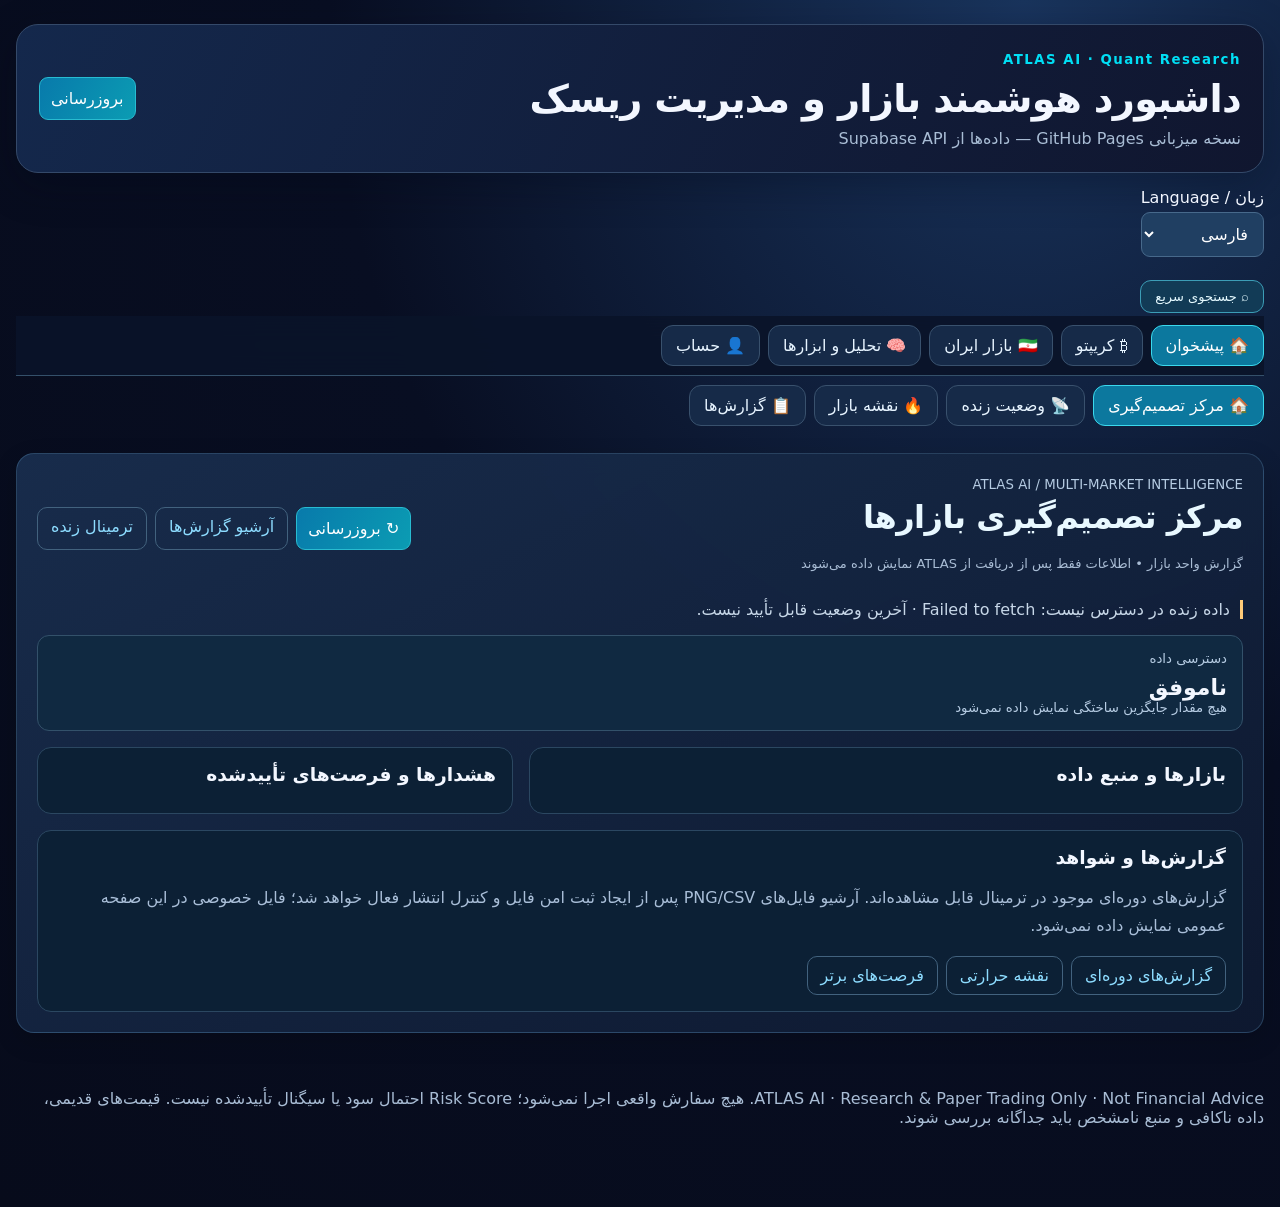
==== commit 6b9c27f8: "feat: introduce responsive multi-market decision center as ATLAS dashboard home" ====
--- a/atlas-dashboard.html
+++ b/atlas-dashboard.html
@@ -17,8 +17,12 @@
 .atlas-main-menu,.atlas-sub-menu{display:flex;gap:8px;overflow-x:auto;scrollbar-width:thin;white-space:nowrap;padding:9px 0}.atlas-main-menu{position:sticky;top:0;z-index:40;background:#0a1429ed;backdrop-filter:blur(14px);border-bottom:1px solid #34506a}.atlas-main-menu button,.atlas-sub-menu button{flex:0 0 auto;border-radius:12px;padding:10px 14px;background:#162a48;border:1px solid #39516d;color:#e7f4ff}.atlas-main-menu button[aria-current="page"],.atlas-sub-menu button[aria-current="page"]{background:#0c789e;border-color:#3bd9ed;color:white}.atlas-pane[hidden],.atlas-hide-chrome{display:none!important}#web3-markets,.atlas-workspace-grid{grid-template-columns:minmax(0,1fr)!important}#web3-markets>.atlas-pane{width:100%}#crypto-top50-panel table{min-width:900px}#crypto-top50-panel th,#crypto-top50-panel td{padding:9px;border-bottom:1px solid #314761;text-align:start}#atlas-sub-menu{margin-bottom:14px}@media(max-width:600px){.atlas-main-menu button,.atlas-sub-menu button{padding:9px 11px;font-size:13px}.atlas-main-menu{top:0}main{padding-top:8px}}
 
 #crypto-top50-cards{display:none}#crypto-top50-panel .atlas-row-action{padding:5px 8px;font-size:12px}@media(max-width:479px){#crypto-top50-panel table{display:none}#crypto-top50-cards{display:grid;gap:10px}.atlas-coin-card{border:1px solid #385373;border-radius:13px;padding:12px;background:#172b47}.atlas-coin-card summary{cursor:pointer;font-weight:700}.atlas-coin-card .coin-actions{display:flex;gap:8px;flex-wrap:wrap;margin-top:9px}.atlas-coin-card p{overflow-wrap:anywhere}}
+
+/* ATLAS Decision Center v1: accessible responsive, source-aware, fail-closed */
+.atlas-command{display:grid;gap:16px}.atlas-command-head{display:flex;justify-content:space-between;gap:12px;flex-wrap:wrap;align-items:center}.atlas-command-head h2{margin:0;font-size:clamp(22px,3vw,32px)}.atlas-command-meta{color:#a9bdd5;font-size:13px}.atlas-command-tiles{display:grid;grid-template-columns:repeat(auto-fit,minmax(155px,1fr));gap:10px}.atlas-command-tile{background:#102941;border:1px solid #33516a;border-radius:12px;padding:15px;min-width:0}.atlas-command-tile strong{display:block;font-size:22px;margin-top:9px;overflow-wrap:anywhere}.atlas-command-tile small{display:block}.atlas-command-columns{display:grid;grid-template-columns:minmax(0,1.5fr) minmax(0,1fr);gap:16px}.atlas-command-block{background:#0c2035;border:1px solid #2b4761;border-radius:14px;padding:16px;min-width:0}.atlas-command-block h3{margin:0 0 12px}.atlas-command-row{display:flex;justify-content:space-between;gap:12px;border-bottom:1px solid #28435a;padding:9px 0;align-items:center}.atlas-command-row span{overflow-wrap:anywhere}.atlas-command-wait{color:#ffcb78}.atlas-command-actions{display:flex;gap:8px;flex-wrap:wrap}.atlas-command-actions a{padding:9px 13px;border:1px solid #42627e;border-radius:10px;text-decoration:none}.atlas-command-status{border-inline-start:3px solid #ffcb78;padding-inline-start:10px;color:#c7d7e8}@media(max-width:760px){.atlas-command-columns{grid-template-columns:1fr}.atlas-command-block{padding:12px}}
 </style><link rel="stylesheet" href="assets/atlas-dashboard.css?v=5"><script src="https://telegram.org/js/telegram-web-app.js"></script></head><body><main><header><div><small>ATLAS AI · Quant Research</small><h1>داشبورد هوشمند بازار و مدیریت ریسک</h1><div class="muted">نسخه میزبانی GitHub Pages — داده‌ها از Supabase API</div></div><button id="reload">بروزرسانی</button></header>
 <label style="margin:15px 0"><span data-fa="زبان / Language" data-en="Language / زبان">زبان / Language</span><select id="atlas-lang" aria-label="Language"><option value="fa">فارسی</option><option value="en">English</option></select></label><nav id="atlas-main-menu" class="atlas-main-menu" aria-label="منوی اصلی ATLAS"><button type="button" data-atlas-group="overview">🏠 پیشخوان</button><button type="button" data-atlas-group="crypto">₿ کریپتو</button><button type="button" data-atlas-group="iran">🇮🇷 بازار ایران</button><button type="button" data-atlas-group="research">🧠 تحلیل و ابزارها</button><button type="button" data-atlas-group="account">👤 حساب</button></nav><nav id="atlas-sub-menu" class="atlas-sub-menu" aria-label="زیرمنوی انتخاب بخش"></nav>
+<section class="card atlas-command" id="decision-center" style="margin-top:18px" aria-label="ATLAS Decision Center"><div class="atlas-command-head"><div><small>ATLAS AI / MULTI-MARKET INTELLIGENCE</small><h2>مرکز تصمیم‌گیری بازارها</h2><p class="atlas-command-meta">گزارش واحد بازار • اطلاعات فقط پس از دریافت از ATLAS نمایش داده می‌شوند</p></div><div class="atlas-command-actions"><button type="button" id="decision-refresh">↻ بروزرسانی</button><a href="#reports-panel">آرشیو گزارش‌ها</a><a href="#live-terminal">ترمینال زنده</a></div></div><div class="atlas-command-status" id="decision-status" role="status">در انتظار دریافت داده معتبر؛ هیچ قیمت یا سیگنالی فرض نمی‌شود.</div><div class="atlas-command-tiles" id="decision-tiles"><div class="atlas-command-tile"><small>پوشش بازار</small><strong>—</strong><small>منتظر منبع</small></div><div class="atlas-command-tile"><small>هشدارها</small><strong>—</strong><small>منتظر منبع</small></div><div class="atlas-command-tile"><small>سیگنال تأییدشده</small><strong>—</strong><small>منتظر منبع</small></div><div class="atlas-command-tile"><small>تازگی داده</small><strong>—</strong><small>منتظر زمان ثبت</small></div></div><div class="atlas-command-columns"><div class="atlas-command-block"><h3>بازارها و منبع داده</h3><div id="decision-markets" class="muted">داده‌ای بارگذاری نشده است.</div></div><div class="atlas-command-block"><h3>هشدارها و فرصت‌های تأییدشده</h3><div id="decision-alerts" class="muted">بدون تأیید داده، توصیه معاملاتی صادر نمی‌شود.</div></div></div><div class="atlas-command-block"><h3>گزارش‌ها و شواهد</h3><p class="muted">گزارش‌های دوره‌ای موجود در ترمینال قابل مشاهده‌اند. آرشیو فایل‌های PNG/CSV پس از ایجاد ثبت امن فایل و کنترل انتشار فعال خواهد شد؛ فایل خصوصی در این صفحه عمومی نمایش داده نمی‌شود.</p><div class="atlas-command-actions"><a href="#reports-panel">گزارش‌های دوره‌ای</a><a href="#market-heatmap">نقشه حرارتی</a><a href="#opportunity-lab">فرصت‌های برتر</a></div></div></section>
 <section class="card" id="account-panel" style="margin-top:18px"><h2>ورود مستقل ATLAS</h2><p class="muted">ورود با حساب Supabase Auth؛ مستقل از تلگرام. ژورنال قدیمی تلگرام به‌صورت خودکار به این حساب متصل نمی‌شود.</p><label>ایمیل<input id="account-email" type="email" autocomplete="username" placeholder="you@example.com" style="max-width:270px"></label><label>رمز عبور<input id="account-password" type="password" autocomplete="current-password" style="max-width:230px"></label><button id="account-login">ورود</button> <button id="account-logout">خروج</button><p id="account-status" class="muted" aria-live="polite">وارد نشده‌اید.</p></section>
 <div class="grid" id="web3-markets">
 <section class="card" id="iran-panel"><h2 data-fa="🇮🇷 بورس تهران، صندوق‌ها و ارز" data-en="🇮🇷 Tehran stocks, funds & FX">🇮🇷 بورس تهران، صندوق‌ها و ارز</h2><p class="muted">نمای کلی بازار ایران از داده‌های ذخیره‌شده ATLAS؛ در نبود داده معتبر وضعیت ناموجود نمایش داده می‌شود.</p><button id="iran-reload">بروزرسانی بازار ایران</button><pre id="iran-output" style="white-space:pre-wrap;overflow-wrap:anywhere">در انتظار دریافت داده</pre></section>
@@ -144,9 +148,27 @@
 }
 el('crypto-top50-refresh').onclick=loadCryptoTop50;loadCryptoTop50();
 
+
+async function loadDecisionCenter(){
+ const status=document.getElementById('decision-status'),tiles=document.getElementById('decision-tiles'),markets=document.getElementById('decision-markets'),alerts=document.getElementById('decision-alerts');
+ const tile=(label,value,detail)=>{const n=document.createElement('div');n.className='atlas-command-tile';for(const [tag,t] of [['small',label],['strong',value],['small',detail]]){const e=document.createElement(tag);e.textContent=t;n.append(e)}return n};
+ const row=(parent,left,right)=>{const n=document.createElement('div');n.className='atlas-command-row';const a=document.createElement('span'),b=document.createElement('span');a.textContent=left;b.textContent=right;n.append(a,b);parent.append(n)};
+ status.textContent='در حال بررسی داده‌های ATLAS…';
+ try{const response=await fetch(liveAPI,{cache:'no-store',signal:AbortSignal.timeout(18000)});if(!response.ok)throw Error('HTTP '+response.status);const d=await response.json();
+ const entries=Object.entries(d.markets||{});const warnings=Array.isArray(d.alerts)?d.alerts:[];const signals=Array.isArray(d.signals)?d.signals:[];
+ const confirmed=signals.filter(x=>['BUY','SELL','LONG','SHORT'].includes(String(x.public_signal||x.action||x.decision||'').toUpperCase())&&x.executable===true);
+ const dates=entries.map(([,v])=>Date.parse(v.updated_at)).filter(Number.isFinite);const newest=dates.length?Math.max(...dates):null;const age=newest===null?null:Math.max(0,Math.round((Date.now()-newest)/60000));
+ tiles.replaceChildren(tile('بازارهای دارای داده',String(entries.filter(([,v])=>v.status==='OK'||v.count>0).length)+' / '+entries.length,'وجود داده به‌معنای تأیید منبع نیست'),tile('هشدارهای دریافتی',String(warnings.length),'شامل هشدارهای نیازمند بررسی'),tile('برنامه اجرایی تأییدشده',String(confirmed.length),'فقط executable=true'),tile('آخرین داده بازار',age===null?'نامشخص':age+' دقیقه قبل',age===null?'زمان ناموجود':age>30?'داده ممکن است کهنه باشد':'زمان ثبت منبع'));
+ markets.replaceChildren();if(!entries.length)row(markets,'بازارها','داده‌ای دریافت نشد');for(const [name,v] of entries){const latest=v.items?.[0];row(markets,name.toUpperCase()+' · '+(v.status||'UNKNOWN'),String(v.count??0)+' دارایی · '+(latest?.source||'منبع نامشخص')+' · '+(v.updated_at||'زمان نامشخص'))}
+ alerts.replaceChildren();if(!warnings.length&&!confirmed.length)row(alerts,'وضعیت','هشدار یا سیگنال تأییدشده‌ای دریافت نشد');for(const x of warnings.slice(0,7))row(alerts,String(x.symbol||'نامشخص'),String(x.level||x.severity||'هشدار')+(x.stale?' · کهنه':''));for(const x of confirmed.slice(0,5))row(alerts,String(x.symbol||'نامشخص'),'تأیید اجرایی · '+String(x.public_signal||x.action||x.decision));
+ status.textContent='دریافت از ATLAS · '+new Date().toLocaleString('fa-IR')+' · زمان دریافت با زمان داده متفاوت است. وضعیت معاملاتی فقط با تأیید موتور مرجع معتبر است.';
+ }catch(err){tiles.replaceChildren(tile('دسترسی داده','ناموفق','هیچ مقدار جایگزین ساختگی نمایش داده نمی‌شود'));markets.replaceChildren();alerts.replaceChildren();status.textContent='داده زنده در دسترس نیست: '+String(err.message||err)+' · آخرین وضعیت قابل تأیید نیست.'}
+}
+document.getElementById('decision-refresh').addEventListener('click',loadDecisionCenter);
+
 (function setupAtlasWorkspace(){
  const groups={
-  overview:[['live-terminal','📡 وضعیت زنده'],['market-heatmap','🔥 نقشه بازار'],['reports-panel','📋 گزارش‌ها']],
+  overview:[['decision-center','🏠 مرکز تصمیم‌گیری'],['live-terminal','📡 وضعیت زنده'],['market-heatmap','🔥 نقشه بازار'],['reports-panel','📋 گزارش‌ها']],
   crypto:[['opportunity-lab','🏆 ۵ فرصت برتر'],['crypto-top50-panel','🎯 TP / SL پنجاه ارز'],['quant-panel','⚖️ Quant Risk'],['chart-panel','📈 نمودار']],
   iran:[['iran-panel','🇮🇷 بورس و ارز'],['fx-parity-panel','💱 ارز و حباب'],['funds-panel','🏦 صندوق‌ها'],['metals-panel','🥇 فلزات']],
   research:[['us-panel','🇺🇸 بازار آمریکا'],['news-panel','📰 اخبار'],['position-panel','🧮 حجم معامله'],['discipline-panel','📒 انضباط'],['journal-panel','🗂 ژورنال']],
@@ -170,7 +192,7 @@
   sub.replaceChildren();
   for(const [paneId,label] of groups[group]){if(!el(paneId))continue;const b=document.createElement('button');b.type='button';b.textContent=label;b.setAttribute('aria-current',paneId===id?'page':'false');b.onclick=()=>show(paneId);sub.append(b)}
   selected=id;
-  const loaders={'live-terminal':loadLive,'market-heatmap':heatmap,'reports-panel':reportView,'opportunity-lab':loadOpportunityLab,'crypto-top50-panel':loadCryptoTop50,'quant-panel':()=>symbols().then(risk),'iran-panel':iranView,'fx-parity-panel':loadFxParity,'funds-panel':loadFunds,'metals-panel':metalView,'us-panel':usView,'news-panel':newsView};
+  const loaders={'decision-center':loadDecisionCenter,'live-terminal':loadLive,'market-heatmap':heatmap,'reports-panel':reportView,'opportunity-lab':loadOpportunityLab,'crypto-top50-panel':loadCryptoTop50,'quant-panel':()=>symbols().then(risk),'iran-panel':iranView,'fx-parity-panel':loadFxParity,'funds-panel':loadFunds,'metals-panel':metalView,'us-panel':usView,'news-panel':newsView};
   if(!show.loaded)show.loaded=new Set();
   if(!show.loaded.has(id)&&loaders[id]){show.loaded.add(id);Promise.resolve().then(loaders[id]).catch(e=>{show.loaded.delete(id);console.warn('ATLAS panel load',id,e)})}
   if(updateHash&&location.hash!=='#'+id)history.replaceState(null,'','#'+id);
@@ -182,7 +204,7 @@
  }));
  window.addEventListener('hashchange',()=>{const id=location.hash.slice(1);if(ids.has(id))show(id,false);else if(id.startsWith('lab-'))show('opportunity-lab',false)});
  const hash=location.hash.slice(1);
- show(ids.has(hash)?hash:hash.startsWith('lab-')?'opportunity-lab':'live-terminal',false);
+ show(ids.has(hash)?hash:hash.startsWith('lab-')?'opportunity-lab':'decision-center',false);
 })();
 window.Telegram?.WebApp?.ready?.();el('risk-btn').onclick=risk;el('reload').onclick=()=>{status();risk()};/* panel data loads on demand */
 </script><script defer src="assets/atlas-coinglass-widget.js?v=1"></script><script defer src="assets/atlas-macro-widget.js?v=1"></script><script defer src="assets/atlas-bridge.js?v=2"></script><script defer src="assets/atlas-command-search.js?v=1"></script><script defer src="assets/atlas-research-tools.js?v=1"></script></body></html>
